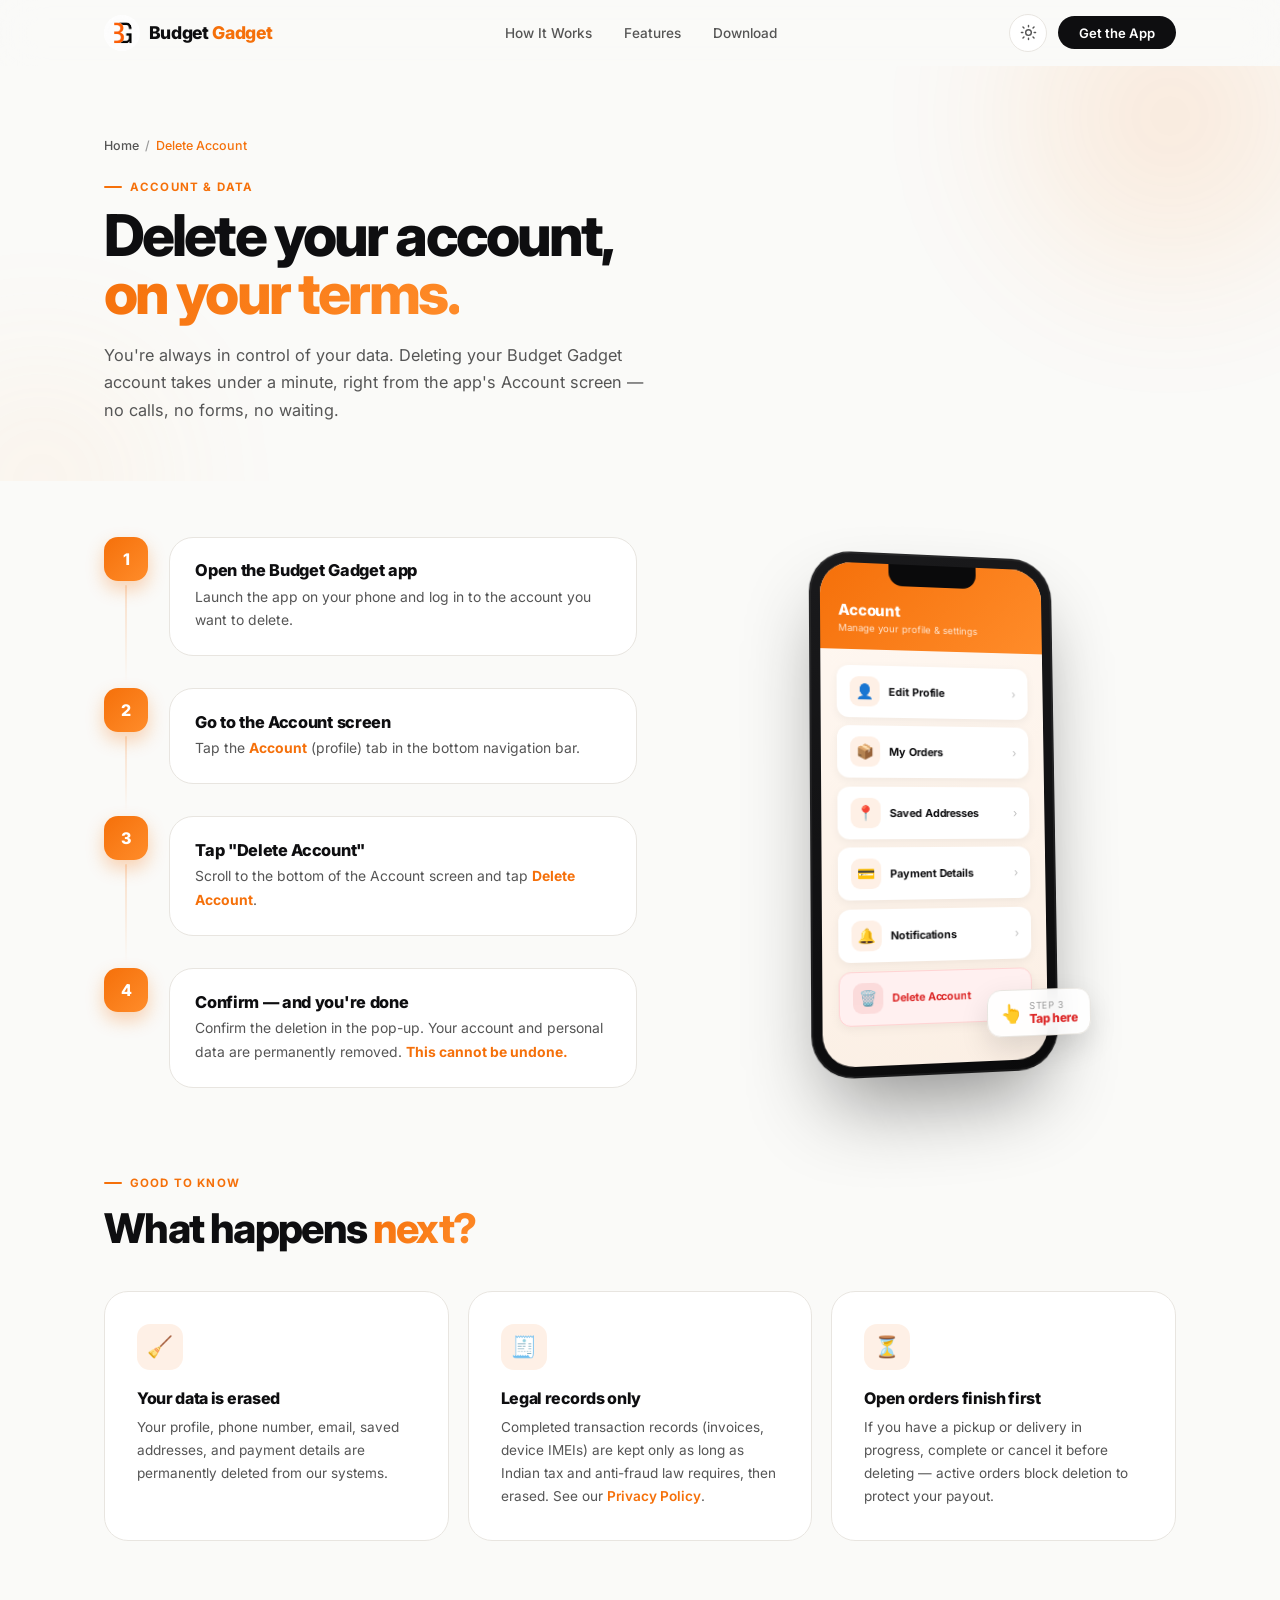
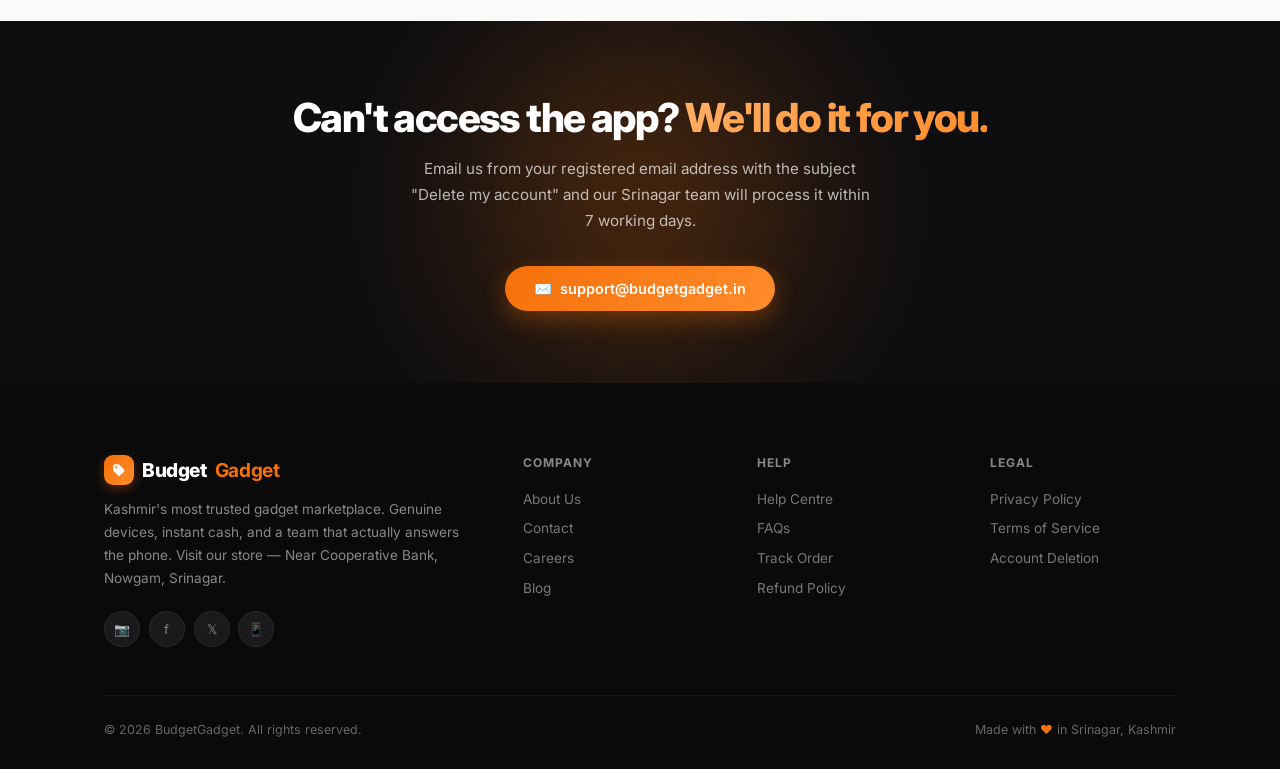
==== delete-account.html @ be4b4138 "Add privacy policy, account deletion page, store details, and device categories - New privacy.html: " ====
<!DOCTYPE html>
<html lang="en">
<head>
<meta charset="UTF-8">
<meta name="viewport" content="width=device-width, initial-scale=1.0">
<title>Delete Your Account — Budget Gadget</title>
<meta name="description" content="Step-by-step instructions to permanently delete your Budget Gadget account and data from the app.">
<script>
(function(){
  try{
    var t = localStorage.getItem('theme') || (window.matchMedia('(prefers-color-scheme: dark)').matches ? 'dark' : 'light');
    document.documentElement.setAttribute('data-theme', t);
  }catch(e){}
})();
</script>
<link rel="icon" type="image/jpeg" href="images/bg-logo.jpeg">
<link rel="preconnect" href="https://fonts.googleapis.com">
<link rel="preconnect" href="https://fonts.gstatic.com" crossorigin>
<link href="https://fonts.googleapis.com/css2?family=Inter:wght@400;500;600;700;800;900&display=swap" rel="stylesheet">
<style>
*,*::before,*::after{margin:0;padding:0;box-sizing:border-box}
:root{
  --o:#F5700A;
  --o2:#FF8C2A;
  --o3:#FFB066;
  --od:rgba(245,112,10,.1);
  --ob:rgba(245,112,10,.2);
  --bg:#FAFAF8;
  --bg2:#F3F1ED;
  --ink:#0E0E10;
  --mid:#555;
  --dim:#999;
  --line:#E8E5E0;
  --white:#fff;
  --text:var(--ink);
  --navbg:rgba(250,250,248,.7);
  --navbg-s:rgba(250,250,248,.85);
  --r:16px;
  --r-lg:24px;
  --grad:linear-gradient(135deg,#F5700A 0%,#FF8C2A 100%);
  --ease:cubic-bezier(.16,1,.3,1);
}
html[data-theme="dark"]{
  --bg:#0c0c0e;
  --bg2:#131315;
  --text:#F4F2EE;
  --mid:#ABA8A1;
  --dim:#726F69;
  --line:#262628;
  --white:#18181b;
  --navbg:rgba(12,12,14,.7);
  --navbg-s:rgba(12,12,14,.85);
}
html{scroll-behavior:smooth}
body{font-family:-apple-system,BlinkMacSystemFont,'Inter','SF Pro Display',sans-serif;background:var(--bg);color:var(--text);-webkit-font-smoothing:antialiased;text-rendering:optimizeLegibility;overflow-x:hidden;transition:background-color .35s ease,color .35s ease}

.progress{position:fixed;top:0;left:0;height:2.5px;width:0;background:var(--grad);z-index:300;transition:width .1s linear}

/* NAV */
nav{position:sticky;top:0;z-index:100;background:var(--navbg);backdrop-filter:blur(20px) saturate(180%);-webkit-backdrop-filter:blur(20px) saturate(180%);border-bottom:1px solid transparent;padding:.85rem 0;transition:border-color .3s,background-color .3s}
nav.scrolled{border-bottom-color:var(--line);background:var(--navbg-s)}
.nw{max-width:1120px;margin:0 auto;padding:0 1.5rem;display:flex;align-items:center;justify-content:space-between}
.logo{display:flex;align-items:center;gap:.55rem;text-decoration:none}
.logo-box{width:36px;height:36px;border-radius:50%;display:flex;align-items:center;justify-content:center;overflow:hidden;transition:transform .4s var(--ease)}
.logo:hover .logo-box{transform:scale(1.05)}
.logo-box img{width:100%;height:100%;object-fit:contain}
.logo-name{font-size:1.1rem;font-weight:800;letter-spacing:-.02em;color:var(--text)}
.logo-name b{color:var(--o);font-weight:800}
.nl{display:flex;align-items:center;gap:2rem}
.nl a{font-size:.85rem;font-weight:500;color:var(--mid);text-decoration:none;transition:color .2s;position:relative}
.nl a::after{content:'';position:absolute;left:0;bottom:-4px;width:0;height:2px;background:var(--o);border-radius:2px;transition:width .3s var(--ease)}
.nl a:hover{color:var(--text)}
.nl a:hover::after{width:100%}
.nav-actions{display:flex;align-items:center;gap:.7rem}
.theme-toggle{width:38px;height:38px;border-radius:50%;border:1px solid var(--line);background:var(--white);display:flex;align-items:center;justify-content:center;cursor:pointer;color:var(--mid);padding:0;transition:transform .3s var(--ease),background-color .3s,border-color .3s,color .3s}
.theme-toggle:hover{transform:translateY(-2px);border-color:var(--o);color:var(--o)}
.theme-toggle svg{width:17px;height:17px}
.theme-toggle .ti-moon{display:none}
html[data-theme="dark"] .theme-toggle .ti-sun{display:none}
html[data-theme="dark"] .theme-toggle .ti-moon{display:block}
.nav-btn{font-size:.82rem;font-weight:600;padding:.55rem 1.3rem;border-radius:50px;background:var(--ink);color:#fff;text-decoration:none;transition:transform .25s var(--ease),box-shadow .25s}
html[data-theme="dark"] .nav-btn{background:var(--grad)}
.nav-btn:hover{transform:translateY(-2px);box-shadow:0 8px 20px rgba(0,0,0,.18)}

/* PAGE HERO */
.page-hero{position:relative;overflow:hidden;padding:4.5rem 0 3.5rem}
.glow{position:absolute;border-radius:50%;filter:blur(80px);opacity:.45;z-index:0;pointer-events:none}
.glow-1{width:420px;height:420px;background:radial-gradient(circle,rgba(245,112,10,.4),transparent 70%);top:-160px;right:-100px}
.glow-2{width:320px;height:320px;background:radial-gradient(circle,rgba(255,176,102,.35),transparent 70%);bottom:-160px;left:-120px}
.wrap{max-width:1120px;margin:0 auto;padding:0 1.5rem;position:relative;z-index:1}
.crumb{font-size:.78rem;color:var(--dim);margin-bottom:1.2rem;font-weight:500}
.crumb a{color:var(--mid);text-decoration:none;transition:color .2s}
.crumb a:hover{color:var(--o)}
.crumb span{color:var(--o)}
.s-label{font-size:.72rem;font-weight:700;letter-spacing:.1em;text-transform:uppercase;color:var(--o);display:inline-flex;align-items:center;gap:.5rem;margin-bottom:.8rem}
.s-label::before{content:'';width:18px;height:2px;background:var(--o);border-radius:2px}
h1{font-size:clamp(2.4rem,5vw,3.6rem);font-weight:800;letter-spacing:-.05em;line-height:1;margin-bottom:1.2rem}
h1 .gr{background:var(--grad);-webkit-background-clip:text;background-clip:text;-webkit-text-fill-color:transparent}
.page-sub{font-size:1.02rem;color:var(--mid);line-height:1.7;max-width:560px}

/* STEPS + PHONE LAYOUT */
.del-layout{display:grid;grid-template-columns:1.05fr .95fr;gap:3.5rem;align-items:center;padding:3.5rem 0 2rem}
.steps{display:flex;flex-direction:column;position:relative}
.step{display:flex;gap:1.3rem;position:relative;padding-bottom:2rem}
.step:last-child{padding-bottom:0}
.step::before{content:'';position:absolute;left:21px;top:48px;bottom:4px;width:2px;background:linear-gradient(var(--ob),transparent);border-radius:2px}
.step:last-child::before{display:none}
.step-num{width:44px;height:44px;border-radius:14px;background:var(--grad);color:#fff;font-size:1rem;font-weight:800;display:flex;align-items:center;justify-content:center;flex-shrink:0;box-shadow:0 8px 18px rgba(245,112,10,.3);transition:transform .35s var(--ease)}
.step:hover .step-num{transform:scale(1.1) rotate(-5deg)}
.step-body{background:var(--white);border:1px solid var(--line);border-radius:var(--r-lg);padding:1.4rem 1.6rem;flex:1;transition:transform .35s var(--ease),box-shadow .35s,border-color .25s}
.step:hover .step-body{transform:translateX(5px);border-color:var(--ob);box-shadow:0 16px 36px -18px rgba(0,0,0,.14)}
.step-t{font-size:1.02rem;font-weight:800;letter-spacing:-.02em;margin-bottom:.35rem}
.step-d{font-size:.87rem;color:var(--mid);line-height:1.7}
.step-d b{color:var(--o);font-weight:700}

/* PHONE MOCK */
.phone-wrap{display:flex;justify-content:center;perspective:1200px}
.phone{position:relative;width:250px;height:520px;background:linear-gradient(160deg,#1a1a1c,#0a0a0b);border-radius:42px;padding:11px;box-shadow:0 40px 80px -20px rgba(0,0,0,.45),0 0 0 2px rgba(255,255,255,.06) inset;transform:rotateY(12deg) rotateX(3deg);transition:transform .5s var(--ease)}
.phone-wrap:hover .phone{transform:rotateY(5deg) rotateX(1deg)}
.phone-screen{width:100%;height:100%;background:linear-gradient(165deg,#FFF8F2,#FBEFE4);color:var(--ink);border-radius:32px;overflow:hidden;display:flex;flex-direction:column;position:relative}
.notch{position:absolute;top:0;left:50%;transform:translateX(-50%);width:90px;height:22px;background:#0a0a0b;border-radius:0 0 14px 14px;z-index:3}
.ps-top{padding:2.4rem 1.1rem 1rem;background:var(--grad);color:#fff}
.ps-title{font-size:.95rem;font-weight:800;letter-spacing:-.02em}
.ps-sub{font-size:.6rem;opacity:.8;margin-top:.15rem}
.ps-body{padding:1rem;display:flex;flex-direction:column;gap:.55rem;flex:1}
.ps-row{background:#fff;border-radius:12px;padding:.68rem .8rem;display:flex;align-items:center;gap:.6rem;box-shadow:0 3px 10px rgba(0,0,0,.05)}
.ps-ico{width:30px;height:30px;border-radius:9px;background:var(--od);display:flex;align-items:center;justify-content:center;font-size:.9rem;flex-shrink:0}
.ps-l1{font-size:.68rem;font-weight:700;letter-spacing:-.01em}
.ps-arrow{margin-left:auto;color:#bbb;font-size:.7rem}
.ps-row.danger{background:#FFF0F0;border:1.5px solid #FFD3D3;animation:glowpulse 2.2s infinite}
.ps-row.danger .ps-ico{background:rgba(220,38,38,.1)}
.ps-row.danger .ps-l1{color:#DC2626}
@keyframes glowpulse{0%,100%{box-shadow:0 3px 10px rgba(220,38,38,.08)}50%{box-shadow:0 3px 18px rgba(220,38,38,.28)}}
.tap-hint{position:absolute;bottom:6.5%;right:-14%;background:rgba(255,255,255,.92);backdrop-filter:blur(10px);border:1px solid var(--line);border-radius:14px;padding:.6rem .85rem;display:flex;align-items:center;gap:.5rem;box-shadow:0 12px 30px rgba(0,0,0,.12);animation:bob 5s ease-in-out infinite;color:var(--ink)}
.tap-ico{font-size:1.1rem}
.tap-lbl{font-size:.6rem;color:#999;text-transform:uppercase;letter-spacing:.05em}
.tap-val{font-size:.78rem;font-weight:800;letter-spacing:-.02em;color:#DC2626}
@keyframes bob{0%,100%{transform:translateY(0)}50%{transform:translateY(-10px)}}

/* INFO CARDS */
.info-band{padding:3rem 0 5rem}
.info-grid{display:grid;grid-template-columns:repeat(3,1fr);gap:1.2rem}
.info-cell{background:var(--white);padding:2rem;border-radius:var(--r-lg);border:1px solid var(--line);transition:transform .4s var(--ease),box-shadow .4s,border-color .3s}
.info-cell:hover{transform:translateY(-6px);box-shadow:0 24px 50px -18px rgba(0,0,0,.16);border-color:var(--ob)}
.ic-ico{width:46px;height:46px;border-radius:13px;background:var(--od);display:flex;align-items:center;justify-content:center;font-size:1.3rem;margin-bottom:1.1rem}
.ic-title{font-size:1rem;font-weight:800;margin-bottom:.5rem;letter-spacing:-.02em}
.ic-desc{font-size:.85rem;color:var(--mid);line-height:1.7}
.ic-desc a{color:var(--o);font-weight:600;text-decoration:none}
.ic-desc a:hover{text-decoration:underline}

/* HELP CTA */
.help-band{background:var(--ink);padding:4.5rem 0;text-align:center;position:relative;overflow:hidden}
.help-glow{position:absolute;width:520px;height:520px;border-radius:50%;background:radial-gradient(circle,rgba(245,112,10,.3),transparent 70%);top:50%;left:50%;transform:translate(-50%,-50%);filter:blur(60px)}
.help-band .wrap{position:relative;z-index:1}
.help-band h2{color:#fff;font-size:clamp(1.7rem,3.4vw,2.5rem);font-weight:800;letter-spacing:-.04em}
.help-band h2 .gr{background:linear-gradient(135deg,#FFB066,#FF8C2A);-webkit-background-clip:text;background-clip:text;-webkit-text-fill-color:transparent}
.help-band p{color:rgba(255,255,255,.7);margin:.9rem auto 2rem;max-width:460px;font-size:.95rem;line-height:1.7}
.help-btn{display:inline-flex;align-items:center;gap:.5rem;font-size:.9rem;font-weight:600;padding:.85rem 1.8rem;border-radius:50px;background:var(--grad);color:#fff;text-decoration:none;box-shadow:0 8px 24px rgba(245,112,10,.32);transition:transform .25s var(--ease),box-shadow .25s}
.help-btn:hover{transform:translateY(-3px);box-shadow:0 14px 32px rgba(245,112,10,.42)}

/* REVEAL */
.rv{opacity:0;transform:translateY(24px);transition:opacity .8s var(--ease),transform .8s var(--ease)}
.rv.in{opacity:1;transform:translateY(0)}
.rv-1.in{transition-delay:.06s}.rv-2.in{transition-delay:.12s}.rv-3.in{transition-delay:.18s}.rv-4.in{transition-delay:.24s}

/* FOOTER */
footer{background:#0a0a0b;padding:4.5rem 0 2rem}
.footer-grid{display:grid;grid-template-columns:2fr 1fr 1fr 1fr;gap:3rem;margin-bottom:3rem}
.f-brand{font-size:1.2rem;font-weight:800;color:#fff;margin-bottom:.8rem;letter-spacing:-.02em;display:flex;align-items:center;gap:.5rem}
.f-brand b{color:var(--o)}
.f-mark{width:30px;height:30px;background:var(--grad);border-radius:9px;display:inline-flex;align-items:center;justify-content:center;box-shadow:0 4px 12px rgba(245,112,10,.3)}
.f-mark svg{width:17px;height:17px;fill:#fff;fill-rule:evenodd}
.f-tag{font-size:.85rem;color:#888;line-height:1.7;margin-bottom:1.3rem}
.socials{display:flex;gap:.55rem}
.soc{width:36px;height:36px;border-radius:50%;background:#1a1a1c;border:1px solid #2a2a2c;display:flex;align-items:center;justify-content:center;text-decoration:none;color:#888;font-size:.8rem;transition:transform .25s var(--ease),background .2s,color .2s}
.soc:hover{background:var(--grad);border-color:transparent;color:#fff;transform:translateY(-3px)}
.fcol h4{font-size:.75rem;font-weight:700;text-transform:uppercase;letter-spacing:.08em;color:#888;margin-bottom:1.1rem}
.fcol ul{list-style:none}
.fcol li{margin-bottom:.6rem}
.fcol a{font-size:.85rem;color:#777;text-decoration:none;transition:color .2s,padding-left .2s}
.fcol a:hover{color:var(--o);padding-left:3px}
.fbot{border-top:1px solid #1a1a1c;padding-top:1.6rem;display:flex;justify-content:space-between;align-items:center;font-size:.78rem;color:#666}
.fbot b{color:var(--o)}

.btt{position:fixed;bottom:1.5rem;right:1.5rem;width:44px;height:44px;border-radius:50%;background:var(--grad);color:#fff;border:none;cursor:pointer;display:flex;align-items:center;justify-content:center;opacity:0;visibility:hidden;transform:translateY(10px) scale(.9);transition:opacity .3s,transform .3s var(--ease);box-shadow:0 8px 20px rgba(245,112,10,.4);z-index:200}
.btt.v{opacity:1;visibility:visible;transform:translateY(0) scale(1)}
.btt:hover{transform:translateY(-3px) scale(1.05)}

@media(max-width:900px){
  .del-layout{grid-template-columns:1fr;gap:3rem}
  .phone-wrap{order:-1}
  .tap-hint{right:2%}
  .info-grid{grid-template-columns:1fr}
  .footer-grid{grid-template-columns:1fr 1fr;gap:2rem}
  .fbot{flex-direction:column;gap:.6rem;text-align:center}
  .nl{display:none}
}
@media(max-width:480px){
  .footer-grid{grid-template-columns:1fr}
}
@media(prefers-reduced-motion:reduce){
  .rv{opacity:1!important;transform:none!important;transition:none!important}
  .tap-hint,.ps-row.danger{animation:none!important}
  html{scroll-behavior:auto}
  *{transition-duration:.01ms!important}
}
</style>
</head>
<body>

<div class="progress" id="progress"></div>

<!-- NAV -->
<nav id="nav">
  <div class="nw">
    <a href="index.html" class="logo">
      <div class="logo-box">
        <img src="images/bg-logo.jpeg" alt="Budget Gadget logo">
      </div>
      <span class="logo-name">Budget <b>Gadget</b></span>
    </a>
    <div class="nl">
      <a href="index.html#how">How It Works</a>
      <a href="index.html#features">Features</a>
      <a href="index.html#download">Download</a>
    </div>
    <div class="nav-actions">
      <button class="theme-toggle" id="themeToggle" aria-label="Toggle dark mode">
        <svg class="ti-sun" viewBox="0 0 24 24" fill="none" stroke="currentColor" stroke-width="2" stroke-linecap="round"><circle cx="12" cy="12" r="4"/><path d="M12 2v2M12 20v2M4.2 4.2l1.4 1.4M18.4 18.4l1.4 1.4M2 12h2M20 12h2M4.2 19.8l1.4-1.4M18.4 5.6l1.4-1.4"/></svg>
        <svg class="ti-moon" viewBox="0 0 24 24" fill="currentColor"><path d="M21 12.79A9 9 0 1 1 11.21 3 7 7 0 0 0 21 12.79z"/></svg>
      </button>
      <a href="index.html#download" class="nav-btn">Get the App</a>
    </div>
  </div>
</nav>

<!-- PAGE HERO -->
<header class="page-hero">
  <div class="glow glow-1"></div>
  <div class="glow glow-2"></div>
  <div class="wrap">
    <div class="crumb"><a href="index.html">Home</a> &nbsp;/&nbsp; <span>Delete Account</span></div>
    <span class="s-label">Account &amp; Data</span>
    <h1>Delete your account,<br><span class="gr">on your terms.</span></h1>
    <p class="page-sub">You're always in control of your data. Deleting your Budget Gadget account takes under a minute, right from the app's Account screen — no calls, no forms, no waiting.</p>
  </div>
</header>

<!-- STEPS -->
<div class="wrap">
  <div class="del-layout">
    <div class="steps">
      <div class="step rv rv-1">
        <div class="step-num">1</div>
        <div class="step-body">
          <div class="step-t">Open the Budget Gadget app</div>
          <div class="step-d">Launch the app on your phone and log in to the account you want to delete.</div>
        </div>
      </div>
      <div class="step rv rv-2">
        <div class="step-num">2</div>
        <div class="step-body">
          <div class="step-t">Go to the Account screen</div>
          <div class="step-d">Tap the <b>Account</b> (profile) tab in the bottom navigation bar.</div>
        </div>
      </div>
      <div class="step rv rv-3">
        <div class="step-num">3</div>
        <div class="step-body">
          <div class="step-t">Tap "Delete Account"</div>
          <div class="step-d">Scroll to the bottom of the Account screen and tap <b>Delete Account</b>.</div>
        </div>
      </div>
      <div class="step rv rv-4">
        <div class="step-num">4</div>
        <div class="step-body">
          <div class="step-t">Confirm — and you're done</div>
          <div class="step-d">Confirm the deletion in the pop-up. Your account and personal data are permanently removed. <b>This cannot be undone.</b></div>
        </div>
      </div>
    </div>

    <!-- PHONE MOCK -->
    <div class="phone-wrap rv">
      <div class="phone">
        <div class="phone-screen">
          <div class="notch"></div>
          <div class="ps-top">
            <div class="ps-title">Account</div>
            <div class="ps-sub">Manage your profile &amp; settings</div>
          </div>
          <div class="ps-body">
            <div class="ps-row">
              <div class="ps-ico">👤</div>
              <div class="ps-l1">Edit Profile</div>
              <div class="ps-arrow">›</div>
            </div>
            <div class="ps-row">
              <div class="ps-ico">📦</div>
              <div class="ps-l1">My Orders</div>
              <div class="ps-arrow">›</div>
            </div>
            <div class="ps-row">
              <div class="ps-ico">📍</div>
              <div class="ps-l1">Saved Addresses</div>
              <div class="ps-arrow">›</div>
            </div>
            <div class="ps-row">
              <div class="ps-ico">💳</div>
              <div class="ps-l1">Payment Details</div>
              <div class="ps-arrow">›</div>
            </div>
            <div class="ps-row">
              <div class="ps-ico">🔔</div>
              <div class="ps-l1">Notifications</div>
              <div class="ps-arrow">›</div>
            </div>
            <div class="ps-row danger">
              <div class="ps-ico">🗑️</div>
              <div class="ps-l1">Delete Account</div>
              <div class="ps-arrow">›</div>
            </div>
          </div>
        </div>
        <div class="tap-hint">
          <span class="tap-ico">👆</span>
          <div><div class="tap-lbl">Step 3</div><div class="tap-val">Tap here</div></div>
        </div>
      </div>
    </div>
  </div>
</div>

<!-- WHAT HAPPENS -->
<section class="info-band">
  <div class="wrap">
    <span class="s-label rv">Good to Know</span>
    <h2 class="rv" style="font-size:clamp(1.8rem,3.2vw,2.6rem);font-weight:800;letter-spacing:-.04em;margin-bottom:2.4rem">What happens <span class="gr" style="background:var(--grad);-webkit-background-clip:text;background-clip:text;-webkit-text-fill-color:transparent">next?</span></h2>
    <div class="info-grid">
      <div class="info-cell rv rv-1">
        <div class="ic-ico">🧹</div>
        <div class="ic-title">Your data is erased</div>
        <div class="ic-desc">Your profile, phone number, email, saved addresses, and payment details are permanently deleted from our systems.</div>
      </div>
      <div class="info-cell rv rv-2">
        <div class="ic-ico">🧾</div>
        <div class="ic-title">Legal records only</div>
        <div class="ic-desc">Completed transaction records (invoices, device IMEIs) are kept only as long as Indian tax and anti-fraud law requires, then erased. See our <a href="privacy.html">Privacy Policy</a>.</div>
      </div>
      <div class="info-cell rv rv-3">
        <div class="ic-ico">⏳</div>
        <div class="ic-title">Open orders finish first</div>
        <div class="ic-desc">If you have a pickup or delivery in progress, complete or cancel it before deleting — active orders block deletion to protect your payout.</div>
      </div>
    </div>
  </div>
</section>

<!-- HELP CTA -->
<section class="help-band">
  <div class="help-glow"></div>
  <div class="wrap">
    <h2 class="rv">Can't access the app? <span class="gr">We'll do it for you.</span></h2>
    <p class="rv">Email us from your registered email address with the subject "Delete my account" and our Srinagar team will process it within 7 working days.</p>
    <a href="mailto:support@budgetgadget.in?subject=Delete%20my%20account" class="help-btn rv">✉️ &nbsp;support@budgetgadget.in</a>
  </div>
</section>

<!-- FOOTER -->
<footer>
  <div class="wrap">
    <div class="footer-grid">
      <div>
        <div class="f-brand">
          <span class="f-mark">
            <svg viewBox="0 0 32 32"><path d="M15 4H8a4 4 0 0 0-4 4v7a3 3 0 0 0 .88 2.12l8 8a3 3 0 0 0 4.24 0l7-7a3 3 0 0 0 0-4.24l-8-8A3 3 0 0 0 15 4Zm-5 8a2 2 0 1 1 0-4 2 2 0 0 1 0 4Z"/></svg>
          </span>
          Budget <b>Gadget</b>
        </div>
        <p class="f-tag">Kashmir's most trusted gadget marketplace. Genuine devices, instant cash, and a team that actually answers the phone. Visit our store — Near Cooperative Bank, Nowgam, Srinagar.</p>
        <div class="socials">
          <a href="https://instagram.com/budget_gadget_sxr" target="_blank" class="soc">📷</a>
          <a href="#" class="soc">f</a>
          <a href="#" class="soc">𝕏</a>
          <a href="#" class="soc">📱</a>
        </div>
      </div>
      <div class="fcol">
        <h4>Company</h4>
        <ul>
          <li><a href="about.html">About Us</a></li>
          <li><a href="contact.html">Contact</a></li>
          <li><a href="#">Careers</a></li>
          <li><a href="#">Blog</a></li>
        </ul>
      </div>
      <div class="fcol">
        <h4>Help</h4>
        <ul>
          <li><a href="help.html">Help Centre</a></li>
          <li><a href="faq.html">FAQs</a></li>
          <li><a href="track-order.html">Track Order</a></li>
          <li><a href="refund.html">Refund Policy</a></li>
        </ul>
      </div>
      <div class="fcol">
        <h4>Legal</h4>
        <ul>
          <li><a href="privacy.html">Privacy Policy</a></li>
          <li><a href="terms.html">Terms of Service</a></li>
          <li><a href="delete-account.html">Account Deletion</a></li>
        </ul>
      </div>
    </div>
    <div class="fbot">
      <span>© 2026 BudgetGadget. All rights reserved.</span>
      <span>Made with <b>♥</b> in Srinagar, Kashmir</span>
    </div>
  </div>
</footer>

<button class="btt" id="btt" aria-label="Back to top" onclick="window.scrollTo({top:0,behavior:'smooth'})">
  <svg width="14" height="14" viewBox="0 0 24 24" fill="none" stroke="currentColor" stroke-width="3" stroke-linecap="round"><polyline points="18 15 12 9 6 15"/></svg>
</button>

<script>
(function(){
  var reduced = window.matchMedia('(prefers-reduced-motion: reduce)').matches;
  var nav = document.getElementById('nav');
  var btt = document.getElementById('btt');
  var progress = document.getElementById('progress');
  var themeToggle = document.getElementById('themeToggle');

  themeToggle.addEventListener('click', function(){
    var next = document.documentElement.getAttribute('data-theme') === 'dark' ? 'light' : 'dark';
    document.documentElement.setAttribute('data-theme', next);
    try{ localStorage.setItem('theme', next); }catch(e){}
  });

  function onScroll(){
    var y = window.scrollY;
    nav.classList.toggle('scrolled', y > 10);
    btt.classList.toggle('v', y > 500);
    var h = document.documentElement.scrollHeight - window.innerHeight;
    progress.style.width = (h > 0 ? (y / h) * 100 : 0) + '%';
  }
  window.addEventListener('scroll', onScroll, {passive:true});
  onScroll();

  if (reduced || !('IntersectionObserver' in window)) {
    document.querySelectorAll('.rv').forEach(function(el){ el.classList.add('in'); });
  } else {
    var io = new IntersectionObserver(function(entries){
      entries.forEach(function(entry){
        if (entry.isIntersecting){ entry.target.classList.add('in'); io.unobserve(entry.target); }
      });
    }, { threshold: 0.1, rootMargin: '0px 0px -30px 0px' });
    document.querySelectorAll('.rv').forEach(function(el){ io.observe(el); });
  }
})();
</script>
</body>
</html>
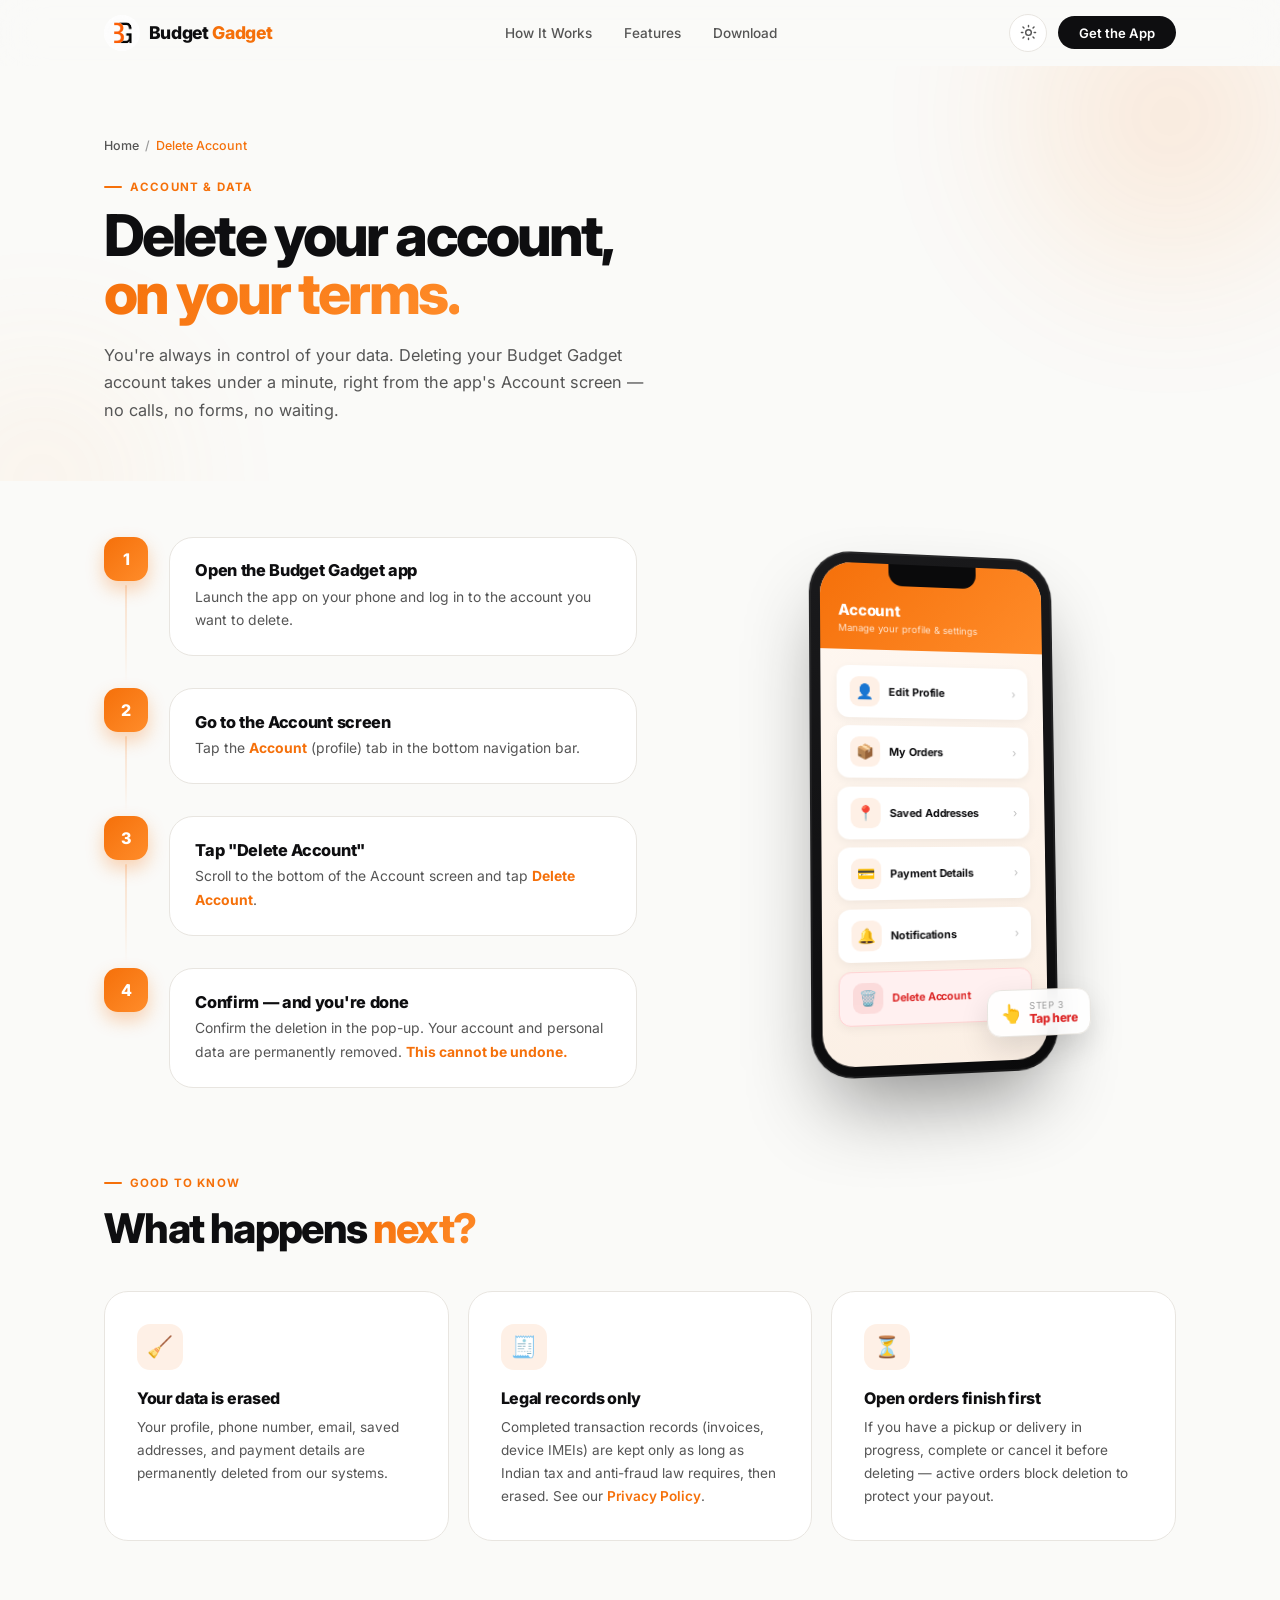
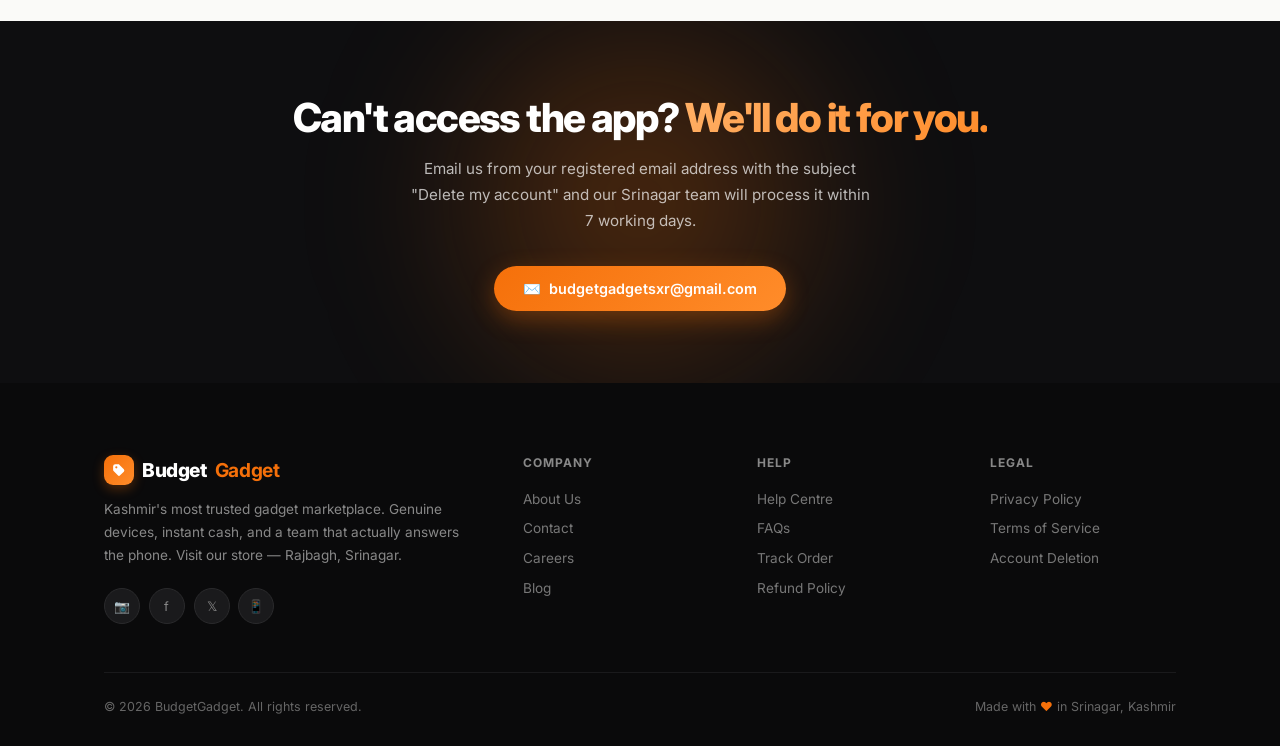
==== commit 37b261cd: "Use Rajbagh store address and real support email Store is at Rajbagh, Srinagar (not Nowgam); replace" ====
--- a/delete-account.html
+++ b/delete-account.html
@@ -362,7 +362,7 @@
   <div class="wrap">
     <h2 class="rv">Can't access the app? <span class="gr">We'll do it for you.</span></h2>
     <p class="rv">Email us from your registered email address with the subject "Delete my account" and our Srinagar team will process it within 7 working days.</p>
-    <a href="mailto:support@budgetgadget.in?subject=Delete%20my%20account" class="help-btn rv">✉️ &nbsp;support@budgetgadget.in</a>
+    <a href="mailto:budgetgadgetsxr@gmail.com?subject=Delete%20my%20account" class="help-btn rv">✉️ &nbsp;budgetgadgetsxr@gmail.com</a>
   </div>
 </section>
 
@@ -377,7 +377,7 @@
           </span>
           Budget <b>Gadget</b>
         </div>
-        <p class="f-tag">Kashmir's most trusted gadget marketplace. Genuine devices, instant cash, and a team that actually answers the phone. Visit our store — Near Cooperative Bank, Nowgam, Srinagar.</p>
+        <p class="f-tag">Kashmir's most trusted gadget marketplace. Genuine devices, instant cash, and a team that actually answers the phone. Visit our store — Rajbagh, Srinagar.</p>
         <div class="socials">
           <a href="https://instagram.com/budget_gadget_sxr" target="_blank" class="soc">📷</a>
           <a href="#" class="soc">f</a>
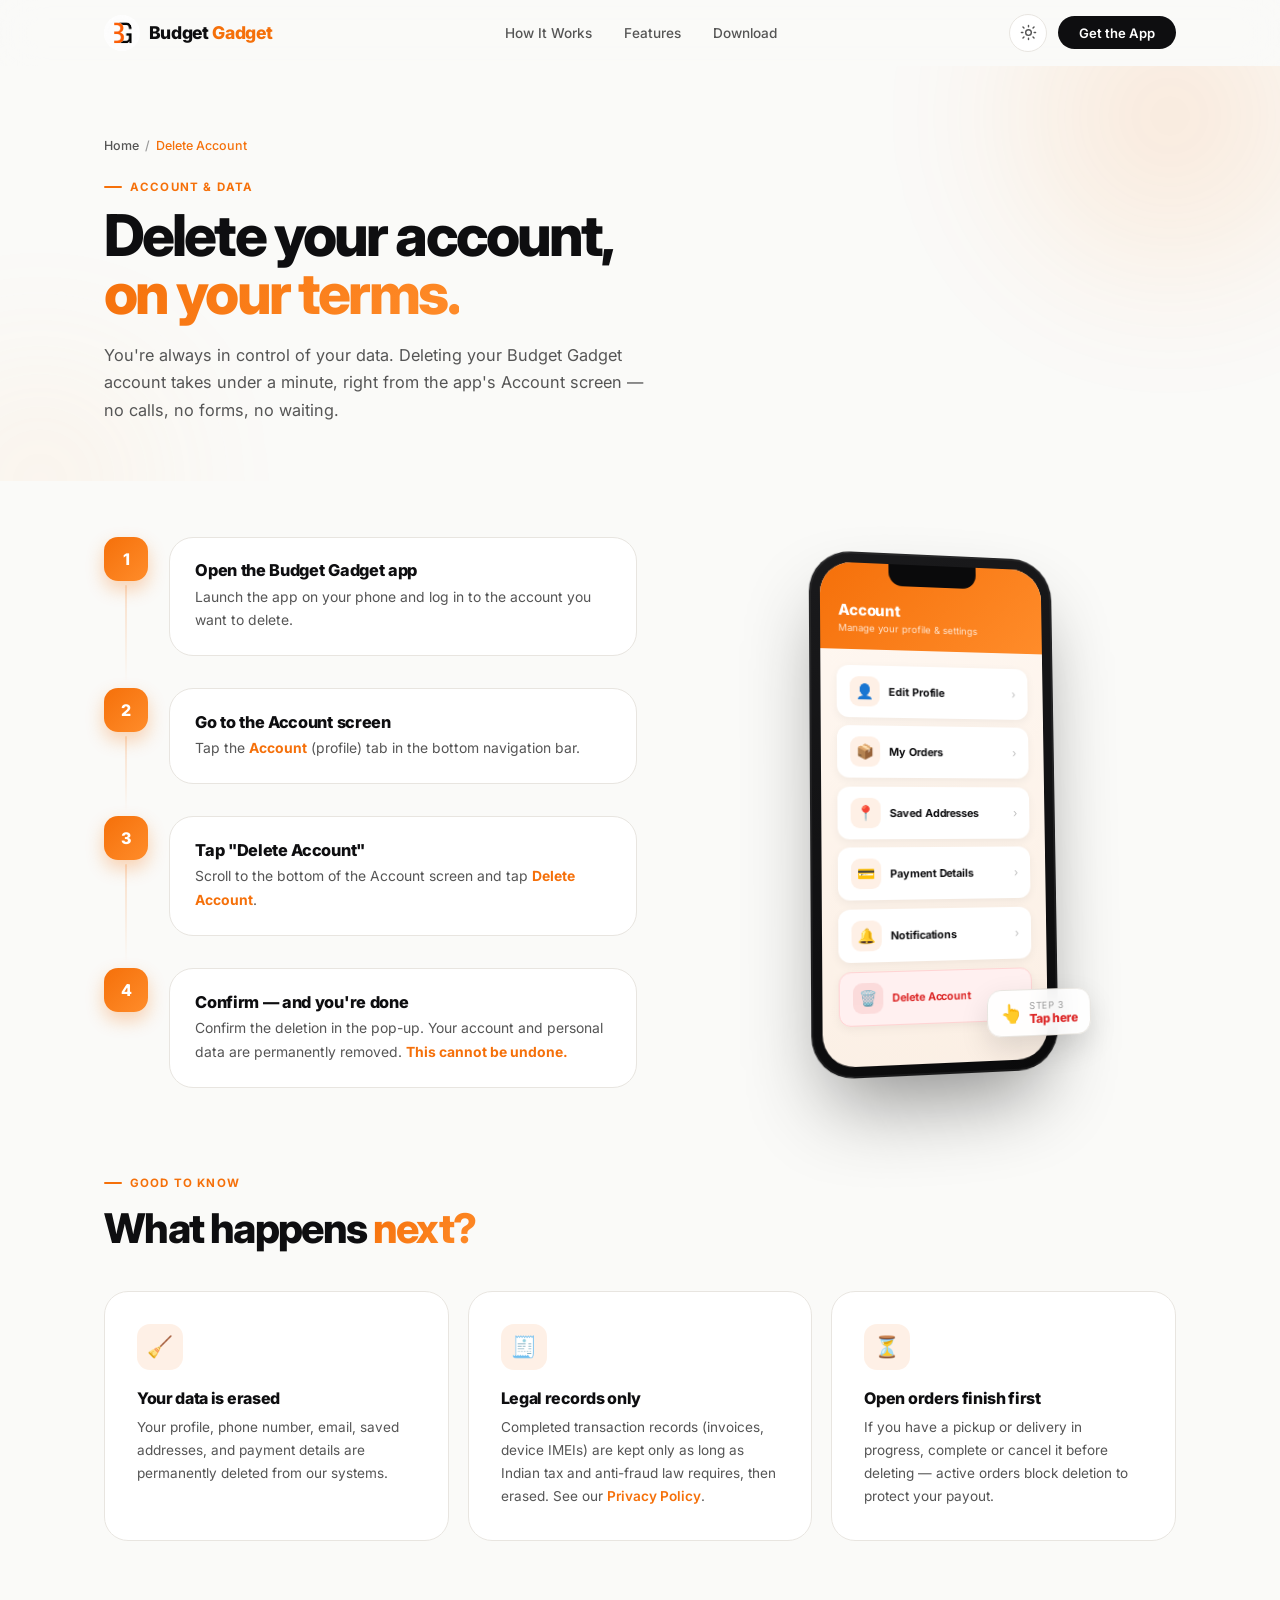
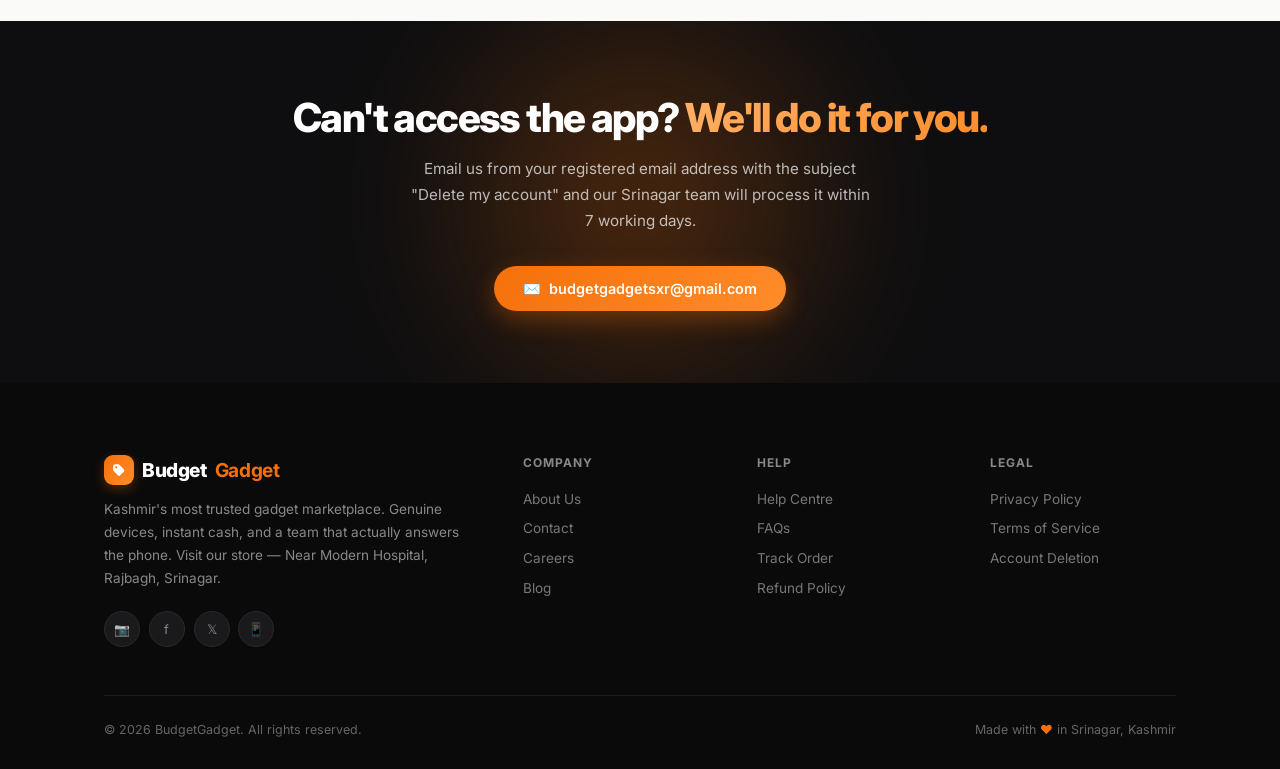
==== commit c249a73e: "Use full store address: Near Modern Hospital, Rajbagh Co-Authored-By: Claude Fable 5 <noreply@anthro" ====
--- a/delete-account.html
+++ b/delete-account.html
@@ -377,7 +377,7 @@
           </span>
           Budget <b>Gadget</b>
         </div>
-        <p class="f-tag">Kashmir's most trusted gadget marketplace. Genuine devices, instant cash, and a team that actually answers the phone. Visit our store — Rajbagh, Srinagar.</p>
+        <p class="f-tag">Kashmir's most trusted gadget marketplace. Genuine devices, instant cash, and a team that actually answers the phone. Visit our store — Near Modern Hospital, Rajbagh, Srinagar.</p>
         <div class="socials">
           <a href="https://instagram.com/budget_gadget_sxr" target="_blank" class="soc">📷</a>
           <a href="#" class="soc">f</a>
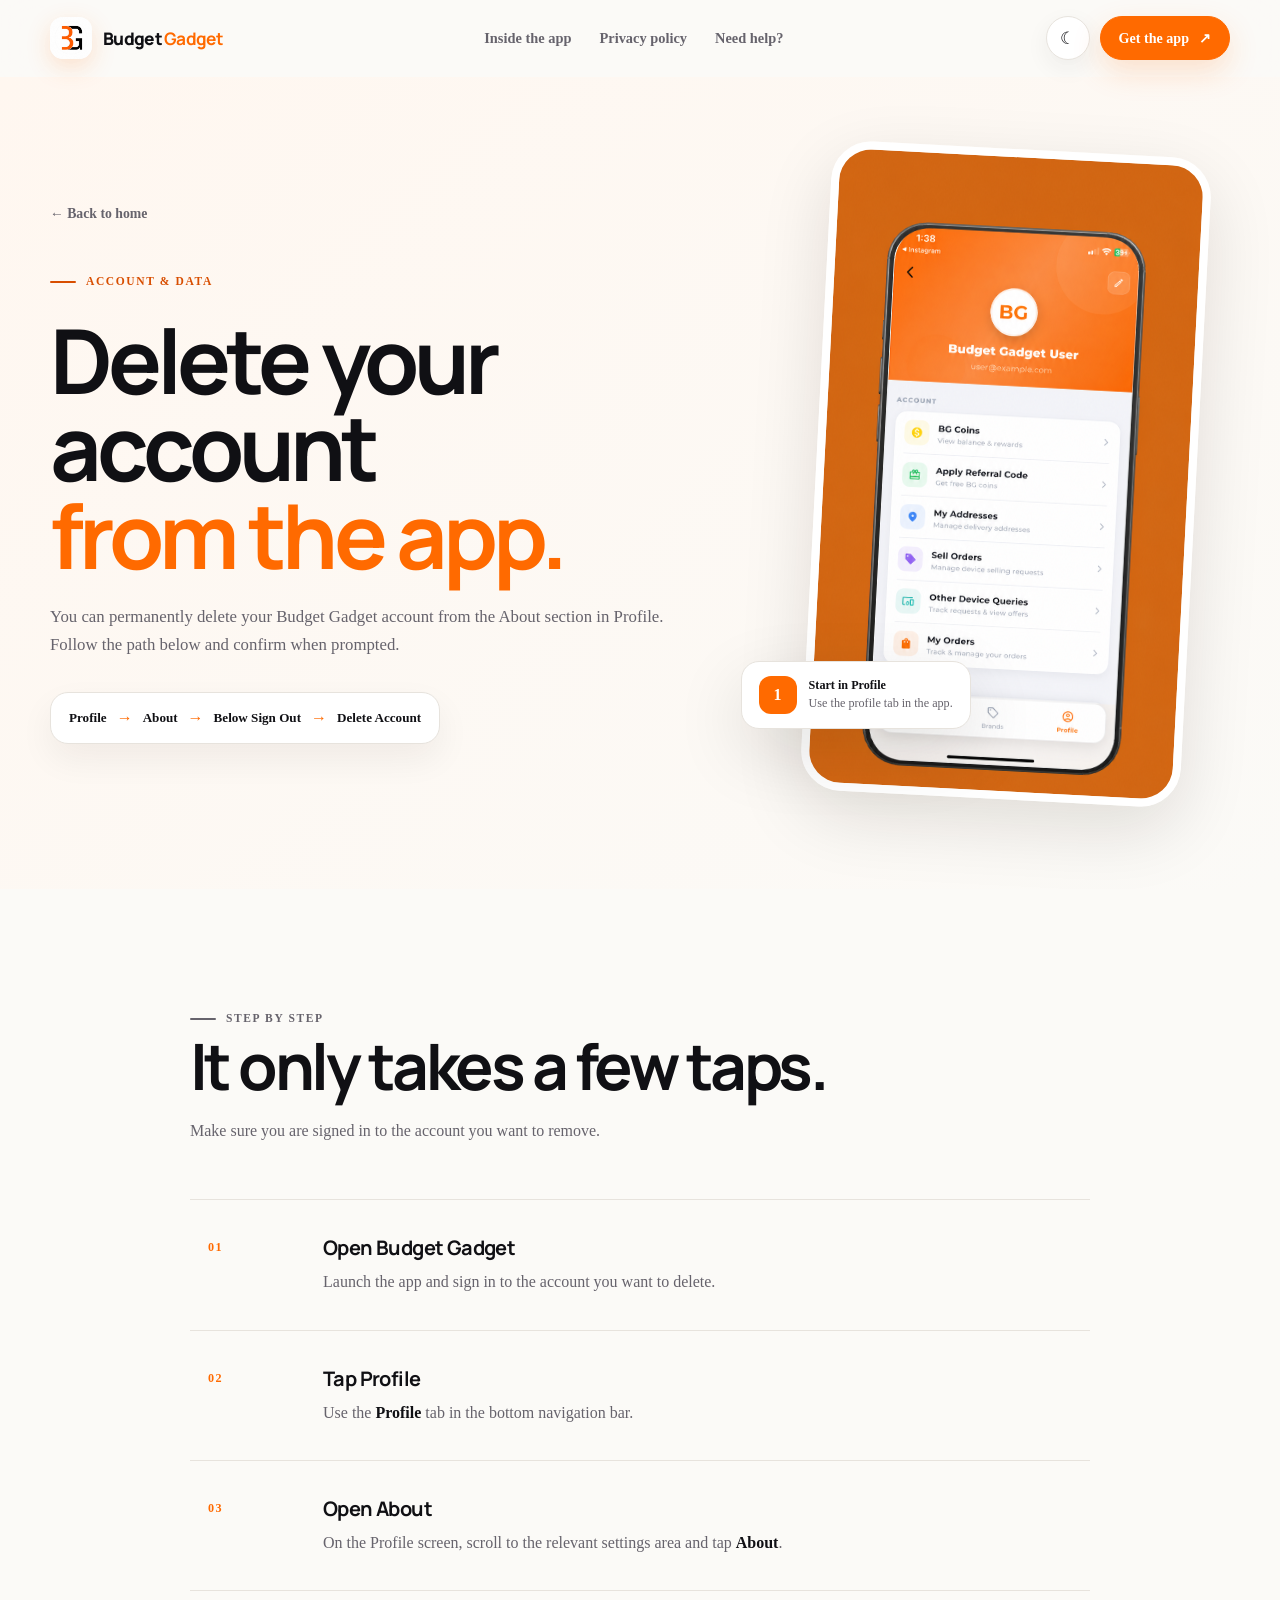
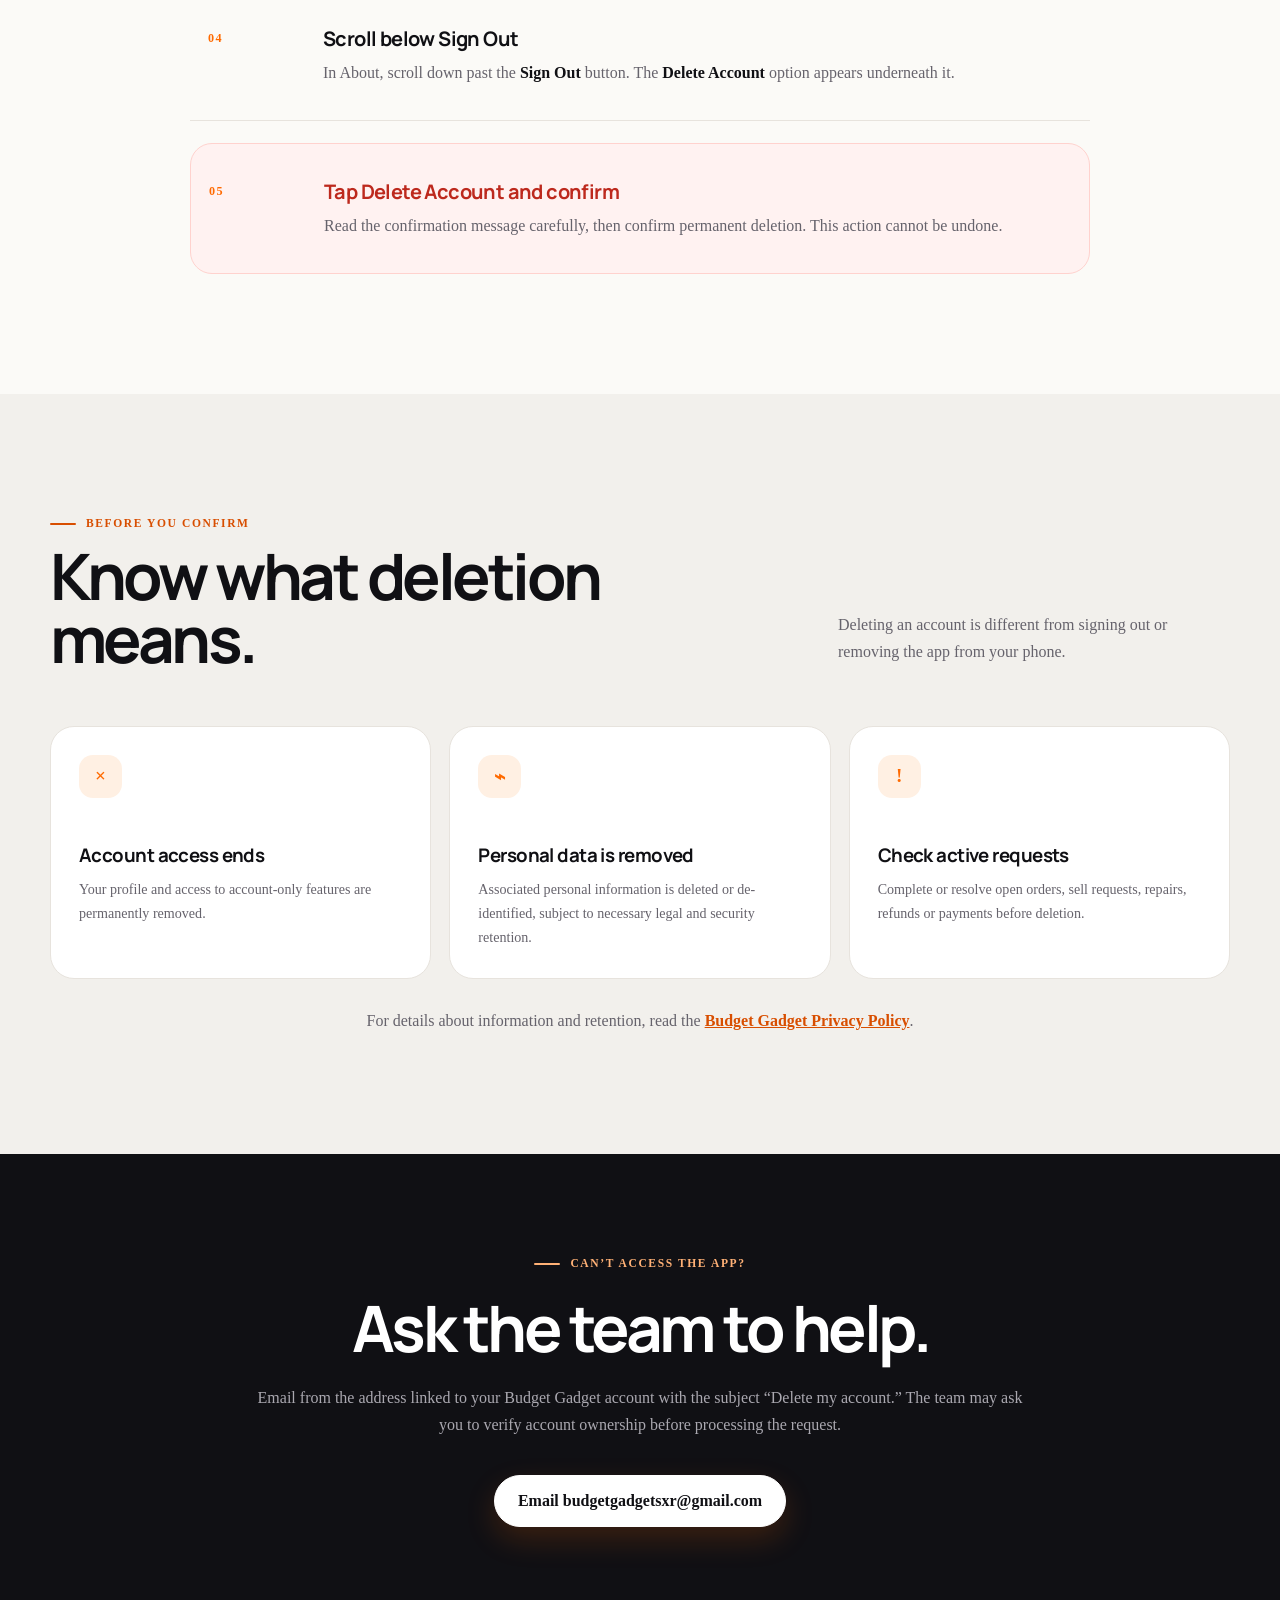
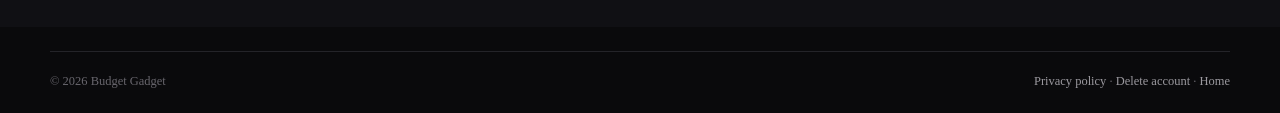
==== commit a9434f29: "Redesign Budget Gadget website" ====
--- a/delete-account.html
+++ b/delete-account.html
@@ -1,463 +1,84 @@
-<!DOCTYPE html>
+<!doctype html>
 <html lang="en">
 <head>
-<meta charset="UTF-8">
-<meta name="viewport" content="width=device-width, initial-scale=1.0">
-<title>Delete Your Account — Budget Gadget</title>
-<meta name="description" content="Step-by-step instructions to permanently delete your Budget Gadget account and data from the app.">
-<script>
-(function(){
-  try{
-    var t = localStorage.getItem('theme') || (window.matchMedia('(prefers-color-scheme: dark)').matches ? 'dark' : 'light');
-    document.documentElement.setAttribute('data-theme', t);
-  }catch(e){}
-})();
-</script>
-<link rel="icon" type="image/jpeg" href="images/bg-logo.jpeg">
-<link rel="preconnect" href="https://fonts.googleapis.com">
-<link rel="preconnect" href="https://fonts.gstatic.com" crossorigin>
-<link href="https://fonts.googleapis.com/css2?family=Inter:wght@400;500;600;700;800;900&display=swap" rel="stylesheet">
-<style>
-*,*::before,*::after{margin:0;padding:0;box-sizing:border-box}
-:root{
-  --o:#F5700A;
-  --o2:#FF8C2A;
-  --o3:#FFB066;
-  --od:rgba(245,112,10,.1);
-  --ob:rgba(245,112,10,.2);
-  --bg:#FAFAF8;
-  --bg2:#F3F1ED;
-  --ink:#0E0E10;
-  --mid:#555;
-  --dim:#999;
-  --line:#E8E5E0;
-  --white:#fff;
-  --text:var(--ink);
-  --navbg:rgba(250,250,248,.7);
-  --navbg-s:rgba(250,250,248,.85);
-  --r:16px;
-  --r-lg:24px;
-  --grad:linear-gradient(135deg,#F5700A 0%,#FF8C2A 100%);
-  --ease:cubic-bezier(.16,1,.3,1);
-}
-html[data-theme="dark"]{
-  --bg:#0c0c0e;
-  --bg2:#131315;
-  --text:#F4F2EE;
-  --mid:#ABA8A1;
-  --dim:#726F69;
-  --line:#262628;
-  --white:#18181b;
-  --navbg:rgba(12,12,14,.7);
-  --navbg-s:rgba(12,12,14,.85);
-}
-html{scroll-behavior:smooth}
-body{font-family:-apple-system,BlinkMacSystemFont,'Inter','SF Pro Display',sans-serif;background:var(--bg);color:var(--text);-webkit-font-smoothing:antialiased;text-rendering:optimizeLegibility;overflow-x:hidden;transition:background-color .35s ease,color .35s ease}
-
-.progress{position:fixed;top:0;left:0;height:2.5px;width:0;background:var(--grad);z-index:300;transition:width .1s linear}
-
-/* NAV */
-nav{position:sticky;top:0;z-index:100;background:var(--navbg);backdrop-filter:blur(20px) saturate(180%);-webkit-backdrop-filter:blur(20px) saturate(180%);border-bottom:1px solid transparent;padding:.85rem 0;transition:border-color .3s,background-color .3s}
-nav.scrolled{border-bottom-color:var(--line);background:var(--navbg-s)}
-.nw{max-width:1120px;margin:0 auto;padding:0 1.5rem;display:flex;align-items:center;justify-content:space-between}
-.logo{display:flex;align-items:center;gap:.55rem;text-decoration:none}
-.logo-box{width:36px;height:36px;border-radius:50%;display:flex;align-items:center;justify-content:center;overflow:hidden;transition:transform .4s var(--ease)}
-.logo:hover .logo-box{transform:scale(1.05)}
-.logo-box img{width:100%;height:100%;object-fit:contain}
-.logo-name{font-size:1.1rem;font-weight:800;letter-spacing:-.02em;color:var(--text)}
-.logo-name b{color:var(--o);font-weight:800}
-.nl{display:flex;align-items:center;gap:2rem}
-.nl a{font-size:.85rem;font-weight:500;color:var(--mid);text-decoration:none;transition:color .2s;position:relative}
-.nl a::after{content:'';position:absolute;left:0;bottom:-4px;width:0;height:2px;background:var(--o);border-radius:2px;transition:width .3s var(--ease)}
-.nl a:hover{color:var(--text)}
-.nl a:hover::after{width:100%}
-.nav-actions{display:flex;align-items:center;gap:.7rem}
-.theme-toggle{width:38px;height:38px;border-radius:50%;border:1px solid var(--line);background:var(--white);display:flex;align-items:center;justify-content:center;cursor:pointer;color:var(--mid);padding:0;transition:transform .3s var(--ease),background-color .3s,border-color .3s,color .3s}
-.theme-toggle:hover{transform:translateY(-2px);border-color:var(--o);color:var(--o)}
-.theme-toggle svg{width:17px;height:17px}
-.theme-toggle .ti-moon{display:none}
-html[data-theme="dark"] .theme-toggle .ti-sun{display:none}
-html[data-theme="dark"] .theme-toggle .ti-moon{display:block}
-.nav-btn{font-size:.82rem;font-weight:600;padding:.55rem 1.3rem;border-radius:50px;background:var(--ink);color:#fff;text-decoration:none;transition:transform .25s var(--ease),box-shadow .25s}
-html[data-theme="dark"] .nav-btn{background:var(--grad)}
-.nav-btn:hover{transform:translateY(-2px);box-shadow:0 8px 20px rgba(0,0,0,.18)}
-
-/* PAGE HERO */
-.page-hero{position:relative;overflow:hidden;padding:4.5rem 0 3.5rem}
-.glow{position:absolute;border-radius:50%;filter:blur(80px);opacity:.45;z-index:0;pointer-events:none}
-.glow-1{width:420px;height:420px;background:radial-gradient(circle,rgba(245,112,10,.4),transparent 70%);top:-160px;right:-100px}
-.glow-2{width:320px;height:320px;background:radial-gradient(circle,rgba(255,176,102,.35),transparent 70%);bottom:-160px;left:-120px}
-.wrap{max-width:1120px;margin:0 auto;padding:0 1.5rem;position:relative;z-index:1}
-.crumb{font-size:.78rem;color:var(--dim);margin-bottom:1.2rem;font-weight:500}
-.crumb a{color:var(--mid);text-decoration:none;transition:color .2s}
-.crumb a:hover{color:var(--o)}
-.crumb span{color:var(--o)}
-.s-label{font-size:.72rem;font-weight:700;letter-spacing:.1em;text-transform:uppercase;color:var(--o);display:inline-flex;align-items:center;gap:.5rem;margin-bottom:.8rem}
-.s-label::before{content:'';width:18px;height:2px;background:var(--o);border-radius:2px}
-h1{font-size:clamp(2.4rem,5vw,3.6rem);font-weight:800;letter-spacing:-.05em;line-height:1;margin-bottom:1.2rem}
-h1 .gr{background:var(--grad);-webkit-background-clip:text;background-clip:text;-webkit-text-fill-color:transparent}
-.page-sub{font-size:1.02rem;color:var(--mid);line-height:1.7;max-width:560px}
-
-/* STEPS + PHONE LAYOUT */
-.del-layout{display:grid;grid-template-columns:1.05fr .95fr;gap:3.5rem;align-items:center;padding:3.5rem 0 2rem}
-.steps{display:flex;flex-direction:column;position:relative}
-.step{display:flex;gap:1.3rem;position:relative;padding-bottom:2rem}
-.step:last-child{padding-bottom:0}
-.step::before{content:'';position:absolute;left:21px;top:48px;bottom:4px;width:2px;background:linear-gradient(var(--ob),transparent);border-radius:2px}
-.step:last-child::before{display:none}
-.step-num{width:44px;height:44px;border-radius:14px;background:var(--grad);color:#fff;font-size:1rem;font-weight:800;display:flex;align-items:center;justify-content:center;flex-shrink:0;box-shadow:0 8px 18px rgba(245,112,10,.3);transition:transform .35s var(--ease)}
-.step:hover .step-num{transform:scale(1.1) rotate(-5deg)}
-.step-body{background:var(--white);border:1px solid var(--line);border-radius:var(--r-lg);padding:1.4rem 1.6rem;flex:1;transition:transform .35s var(--ease),box-shadow .35s,border-color .25s}
-.step:hover .step-body{transform:translateX(5px);border-color:var(--ob);box-shadow:0 16px 36px -18px rgba(0,0,0,.14)}
-.step-t{font-size:1.02rem;font-weight:800;letter-spacing:-.02em;margin-bottom:.35rem}
-.step-d{font-size:.87rem;color:var(--mid);line-height:1.7}
-.step-d b{color:var(--o);font-weight:700}
-
-/* PHONE MOCK */
-.phone-wrap{display:flex;justify-content:center;perspective:1200px}
-.phone{position:relative;width:250px;height:520px;background:linear-gradient(160deg,#1a1a1c,#0a0a0b);border-radius:42px;padding:11px;box-shadow:0 40px 80px -20px rgba(0,0,0,.45),0 0 0 2px rgba(255,255,255,.06) inset;transform:rotateY(12deg) rotateX(3deg);transition:transform .5s var(--ease)}
-.phone-wrap:hover .phone{transform:rotateY(5deg) rotateX(1deg)}
-.phone-screen{width:100%;height:100%;background:linear-gradient(165deg,#FFF8F2,#FBEFE4);color:var(--ink);border-radius:32px;overflow:hidden;display:flex;flex-direction:column;position:relative}
-.notch{position:absolute;top:0;left:50%;transform:translateX(-50%);width:90px;height:22px;background:#0a0a0b;border-radius:0 0 14px 14px;z-index:3}
-.ps-top{padding:2.4rem 1.1rem 1rem;background:var(--grad);color:#fff}
-.ps-title{font-size:.95rem;font-weight:800;letter-spacing:-.02em}
-.ps-sub{font-size:.6rem;opacity:.8;margin-top:.15rem}
-.ps-body{padding:1rem;display:flex;flex-direction:column;gap:.55rem;flex:1}
-.ps-row{background:#fff;border-radius:12px;padding:.68rem .8rem;display:flex;align-items:center;gap:.6rem;box-shadow:0 3px 10px rgba(0,0,0,.05)}
-.ps-ico{width:30px;height:30px;border-radius:9px;background:var(--od);display:flex;align-items:center;justify-content:center;font-size:.9rem;flex-shrink:0}
-.ps-l1{font-size:.68rem;font-weight:700;letter-spacing:-.01em}
-.ps-arrow{margin-left:auto;color:#bbb;font-size:.7rem}
-.ps-row.danger{background:#FFF0F0;border:1.5px solid #FFD3D3;animation:glowpulse 2.2s infinite}
-.ps-row.danger .ps-ico{background:rgba(220,38,38,.1)}
-.ps-row.danger .ps-l1{color:#DC2626}
-@keyframes glowpulse{0%,100%{box-shadow:0 3px 10px rgba(220,38,38,.08)}50%{box-shadow:0 3px 18px rgba(220,38,38,.28)}}
-.tap-hint{position:absolute;bottom:6.5%;right:-14%;background:rgba(255,255,255,.92);backdrop-filter:blur(10px);border:1px solid var(--line);border-radius:14px;padding:.6rem .85rem;display:flex;align-items:center;gap:.5rem;box-shadow:0 12px 30px rgba(0,0,0,.12);animation:bob 5s ease-in-out infinite;color:var(--ink)}
-.tap-ico{font-size:1.1rem}
-.tap-lbl{font-size:.6rem;color:#999;text-transform:uppercase;letter-spacing:.05em}
-.tap-val{font-size:.78rem;font-weight:800;letter-spacing:-.02em;color:#DC2626}
-@keyframes bob{0%,100%{transform:translateY(0)}50%{transform:translateY(-10px)}}
-
-/* INFO CARDS */
-.info-band{padding:3rem 0 5rem}
-.info-grid{display:grid;grid-template-columns:repeat(3,1fr);gap:1.2rem}
-.info-cell{background:var(--white);padding:2rem;border-radius:var(--r-lg);border:1px solid var(--line);transition:transform .4s var(--ease),box-shadow .4s,border-color .3s}
-.info-cell:hover{transform:translateY(-6px);box-shadow:0 24px 50px -18px rgba(0,0,0,.16);border-color:var(--ob)}
-.ic-ico{width:46px;height:46px;border-radius:13px;background:var(--od);display:flex;align-items:center;justify-content:center;font-size:1.3rem;margin-bottom:1.1rem}
-.ic-title{font-size:1rem;font-weight:800;margin-bottom:.5rem;letter-spacing:-.02em}
-.ic-desc{font-size:.85rem;color:var(--mid);line-height:1.7}
-.ic-desc a{color:var(--o);font-weight:600;text-decoration:none}
-.ic-desc a:hover{text-decoration:underline}
-
-/* HELP CTA */
-.help-band{background:var(--ink);padding:4.5rem 0;text-align:center;position:relative;overflow:hidden}
-.help-glow{position:absolute;width:520px;height:520px;border-radius:50%;background:radial-gradient(circle,rgba(245,112,10,.3),transparent 70%);top:50%;left:50%;transform:translate(-50%,-50%);filter:blur(60px)}
-.help-band .wrap{position:relative;z-index:1}
-.help-band h2{color:#fff;font-size:clamp(1.7rem,3.4vw,2.5rem);font-weight:800;letter-spacing:-.04em}
-.help-band h2 .gr{background:linear-gradient(135deg,#FFB066,#FF8C2A);-webkit-background-clip:text;background-clip:text;-webkit-text-fill-color:transparent}
-.help-band p{color:rgba(255,255,255,.7);margin:.9rem auto 2rem;max-width:460px;font-size:.95rem;line-height:1.7}
-.help-btn{display:inline-flex;align-items:center;gap:.5rem;font-size:.9rem;font-weight:600;padding:.85rem 1.8rem;border-radius:50px;background:var(--grad);color:#fff;text-decoration:none;box-shadow:0 8px 24px rgba(245,112,10,.32);transition:transform .25s var(--ease),box-shadow .25s}
-.help-btn:hover{transform:translateY(-3px);box-shadow:0 14px 32px rgba(245,112,10,.42)}
-
-/* REVEAL */
-.rv{opacity:0;transform:translateY(24px);transition:opacity .8s var(--ease),transform .8s var(--ease)}
-.rv.in{opacity:1;transform:translateY(0)}
-.rv-1.in{transition-delay:.06s}.rv-2.in{transition-delay:.12s}.rv-3.in{transition-delay:.18s}.rv-4.in{transition-delay:.24s}
-
-/* FOOTER */
-footer{background:#0a0a0b;padding:4.5rem 0 2rem}
-.footer-grid{display:grid;grid-template-columns:2fr 1fr 1fr 1fr;gap:3rem;margin-bottom:3rem}
-.f-brand{font-size:1.2rem;font-weight:800;color:#fff;margin-bottom:.8rem;letter-spacing:-.02em;display:flex;align-items:center;gap:.5rem}
-.f-brand b{color:var(--o)}
-.f-mark{width:30px;height:30px;background:var(--grad);border-radius:9px;display:inline-flex;align-items:center;justify-content:center;box-shadow:0 4px 12px rgba(245,112,10,.3)}
-.f-mark svg{width:17px;height:17px;fill:#fff;fill-rule:evenodd}
-.f-tag{font-size:.85rem;color:#888;line-height:1.7;margin-bottom:1.3rem}
-.socials{display:flex;gap:.55rem}
-.soc{width:36px;height:36px;border-radius:50%;background:#1a1a1c;border:1px solid #2a2a2c;display:flex;align-items:center;justify-content:center;text-decoration:none;color:#888;font-size:.8rem;transition:transform .25s var(--ease),background .2s,color .2s}
-.soc:hover{background:var(--grad);border-color:transparent;color:#fff;transform:translateY(-3px)}
-.fcol h4{font-size:.75rem;font-weight:700;text-transform:uppercase;letter-spacing:.08em;color:#888;margin-bottom:1.1rem}
-.fcol ul{list-style:none}
-.fcol li{margin-bottom:.6rem}
-.fcol a{font-size:.85rem;color:#777;text-decoration:none;transition:color .2s,padding-left .2s}
-.fcol a:hover{color:var(--o);padding-left:3px}
-.fbot{border-top:1px solid #1a1a1c;padding-top:1.6rem;display:flex;justify-content:space-between;align-items:center;font-size:.78rem;color:#666}
-.fbot b{color:var(--o)}
-
-.btt{position:fixed;bottom:1.5rem;right:1.5rem;width:44px;height:44px;border-radius:50%;background:var(--grad);color:#fff;border:none;cursor:pointer;display:flex;align-items:center;justify-content:center;opacity:0;visibility:hidden;transform:translateY(10px) scale(.9);transition:opacity .3s,transform .3s var(--ease);box-shadow:0 8px 20px rgba(245,112,10,.4);z-index:200}
-.btt.v{opacity:1;visibility:visible;transform:translateY(0) scale(1)}
-.btt:hover{transform:translateY(-3px) scale(1.05)}
-
-@media(max-width:900px){
-  .del-layout{grid-template-columns:1fr;gap:3rem}
-  .phone-wrap{order:-1}
-  .tap-hint{right:2%}
-  .info-grid{grid-template-columns:1fr}
-  .footer-grid{grid-template-columns:1fr 1fr;gap:2rem}
-  .fbot{flex-direction:column;gap:.6rem;text-align:center}
-  .nl{display:none}
-}
-@media(max-width:480px){
-  .footer-grid{grid-template-columns:1fr}
-}
-@media(prefers-reduced-motion:reduce){
-  .rv{opacity:1!important;transform:none!important;transition:none!important}
-  .tap-hint,.ps-row.danger{animation:none!important}
-  html{scroll-behavior:auto}
-  *{transition-duration:.01ms!important}
-}
-</style>
+  <meta charset="utf-8">
+  <meta name="viewport" content="width=device-width, initial-scale=1">
+  <meta name="description" content="How to permanently delete your Budget Gadget account from the app.">
+  <meta name="theme-color" content="#ff6a00">
+  <title>Delete Your Account — Budget Gadget</title>
+  <script>
+    (() => {
+      try {
+        const saved = localStorage.getItem('budget-gadget-theme');
+        const theme = saved || (matchMedia('(prefers-color-scheme: dark)').matches ? 'dark' : 'light');
+        document.documentElement.dataset.theme = theme;
+      } catch (_) {}
+    })();
+  </script>
+  <link rel="icon" type="image/jpeg" href="images/bg-logo.jpeg">
+  <link rel="preconnect" href="https://fonts.googleapis.com">
+  <link rel="preconnect" href="https://fonts.gstatic.com" crossorigin>
+  <link href="https://fonts.googleapis.com/css2?family=DM+Sans:wght@400;500;600;700&amp;family=Manrope:wght@600;700;800&amp;display=swap" rel="stylesheet">
+  <link rel="stylesheet" href="styles.css">
+  <script src="script.js" defer></script>
 </head>
 <body>
+  <a class="skip-link" href="#main">Skip to content</a>
+  <header class="site-header" data-header>
+    <div class="shell nav-shell">
+      <a class="brand" href="index.html"><img src="images/bg-logo.jpeg" alt="" width="42" height="42"><span>Budget <b>Gadget</b></span></a>
+      <nav class="desktop-nav" aria-label="Main navigation"><a href="index.html#app">Inside the app</a><a href="privacy.html">Privacy policy</a><a href="#help">Need help?</a></nav>
+      <div class="nav-actions"><button class="theme-toggle" type="button" data-theme-toggle aria-label="Switch to dark mode" title="Switch to dark mode"><span data-theme-icon aria-hidden="true">☾</span></button><a class="button button-small" href="index.html#connect">Get the app <span aria-hidden="true">↗</span></a></div>
+    </div>
+  </header>
 
-<div class="progress" id="progress"></div>
-
-<!-- NAV -->
-<nav id="nav">
-  <div class="nw">
-    <a href="index.html" class="logo">
-      <div class="logo-box">
-        <img src="images/bg-logo.jpeg" alt="Budget Gadget logo">
-      </div>
-      <span class="logo-name">Budget <b>Gadget</b></span>
-    </a>
-    <div class="nl">
-      <a href="index.html#how">How It Works</a>
-      <a href="index.html#features">Features</a>
-      <a href="index.html#download">Download</a>
-    </div>
-    <div class="nav-actions">
-      <button class="theme-toggle" id="themeToggle" aria-label="Toggle dark mode">
-        <svg class="ti-sun" viewBox="0 0 24 24" fill="none" stroke="currentColor" stroke-width="2" stroke-linecap="round"><circle cx="12" cy="12" r="4"/><path d="M12 2v2M12 20v2M4.2 4.2l1.4 1.4M18.4 18.4l1.4 1.4M2 12h2M20 12h2M4.2 19.8l1.4-1.4M18.4 5.6l1.4-1.4"/></svg>
-        <svg class="ti-moon" viewBox="0 0 24 24" fill="currentColor"><path d="M21 12.79A9 9 0 1 1 11.21 3 7 7 0 0 0 21 12.79z"/></svg>
-      </button>
-      <a href="index.html#download" class="nav-btn">Get the App</a>
-    </div>
-  </div>
-</nav>
-
-<!-- PAGE HERO -->
-<header class="page-hero">
-  <div class="glow glow-1"></div>
-  <div class="glow glow-2"></div>
-  <div class="wrap">
-    <div class="crumb"><a href="index.html">Home</a> &nbsp;/&nbsp; <span>Delete Account</span></div>
-    <span class="s-label">Account &amp; Data</span>
-    <h1>Delete your account,<br><span class="gr">on your terms.</span></h1>
-    <p class="page-sub">You're always in control of your data. Deleting your Budget Gadget account takes under a minute, right from the app's Account screen — no calls, no forms, no waiting.</p>
-  </div>
-</header>
-
-<!-- STEPS -->
-<div class="wrap">
-  <div class="del-layout">
-    <div class="steps">
-      <div class="step rv rv-1">
-        <div class="step-num">1</div>
-        <div class="step-body">
-          <div class="step-t">Open the Budget Gadget app</div>
-          <div class="step-d">Launch the app on your phone and log in to the account you want to delete.</div>
+  <main id="main">
+    <section class="delete-hero">
+      <div class="shell delete-grid">
+        <div class="delete-copy reveal">
+          <a class="back-link" href="index.html">← Back to home</a>
+          <p class="eyebrow"><span></span> Account &amp; data</p>
+          <h1>Delete your account<br><em>from the app.</em></h1>
+          <p>You can permanently delete your Budget Gadget account from the About section in Profile. Follow the path below and confirm when prompted.</p>
+          <div class="path-pill" aria-label="Deletion navigation path"><b>Profile</b><span>→</span><b>About</b><span>→</span><b>Below Sign Out</b><span>→</span><b>Delete Account</b></div>
+        </div>
+        <div class="delete-phone reveal">
+          <figure><img src="images/app-profile-safe.png" alt="Budget Gadget Profile screen, the starting point for account deletion" width="853" height="1844"></figure>
+          <div class="screen-label"><span>1</span><p><b>Start in Profile</b><br>Use the profile tab in the app.</p></div>
         </div>
       </div>
-      <div class="step rv rv-2">
-        <div class="step-num">2</div>
-        <div class="step-body">
-          <div class="step-t">Go to the Account screen</div>
-          <div class="step-d">Tap the <b>Account</b> (profile) tab in the bottom navigation bar.</div>
+    </section>
+
+    <section class="section delete-steps-section">
+      <div class="shell narrow-shell">
+        <div class="section-heading single reveal"><p class="eyebrow"><span></span> Step by step</p><h2>It only takes a few taps.</h2><p>Make sure you are signed in to the account you want to remove.</p></div>
+        <ol class="delete-steps">
+          <li class="reveal"><span>01</span><div><h3>Open Budget Gadget</h3><p>Launch the app and sign in to the account you want to delete.</p></div></li>
+          <li class="reveal"><span>02</span><div><h3>Tap Profile</h3><p>Use the <b>Profile</b> tab in the bottom navigation bar.</p></div></li>
+          <li class="reveal"><span>03</span><div><h3>Open About</h3><p>On the Profile screen, scroll to the relevant settings area and tap <b>About</b>.</p></div></li>
+          <li class="reveal"><span>04</span><div><h3>Scroll below Sign Out</h3><p>In About, scroll down past the <b>Sign Out</b> button. The <b>Delete Account</b> option appears underneath it.</p></div></li>
+          <li class="reveal danger-step"><span>05</span><div><h3>Tap Delete Account and confirm</h3><p>Read the confirmation message carefully, then confirm permanent deletion. This action cannot be undone.</p></div></li>
+        </ol>
+      </div>
+    </section>
+
+    <section class="section after-delete">
+      <div class="shell">
+        <div class="section-heading reveal"><div><p class="eyebrow"><span></span> Before you confirm</p><h2>Know what deletion means.</h2></div><p>Deleting an account is different from signing out or removing the app from your phone.</p></div>
+        <div class="after-grid">
+          <article class="reveal"><span>×</span><h3>Account access ends</h3><p>Your profile and access to account-only features are permanently removed.</p></article>
+          <article class="reveal"><span>⌁</span><h3>Personal data is removed</h3><p>Associated personal information is deleted or de-identified, subject to necessary legal and security retention.</p></article>
+          <article class="reveal"><span>!</span><h3>Check active requests</h3><p>Complete or resolve open orders, sell requests, repairs, refunds or payments before deletion.</p></article>
         </div>
+        <p class="policy-note reveal">For details about information and retention, read the <a href="privacy.html">Budget Gadget Privacy Policy</a>.</p>
       </div>
-      <div class="step rv rv-3">
-        <div class="step-num">3</div>
-        <div class="step-body">
-          <div class="step-t">Tap "Delete Account"</div>
-          <div class="step-d">Scroll to the bottom of the Account screen and tap <b>Delete Account</b>.</div>
-        </div>
-      </div>
-      <div class="step rv rv-4">
-        <div class="step-num">4</div>
-        <div class="step-body">
-          <div class="step-t">Confirm — and you're done</div>
-          <div class="step-d">Confirm the deletion in the pop-up. Your account and personal data are permanently removed. <b>This cannot be undone.</b></div>
-        </div>
-      </div>
-    </div>
+    </section>
 
-    <!-- PHONE MOCK -->
-    <div class="phone-wrap rv">
-      <div class="phone">
-        <div class="phone-screen">
-          <div class="notch"></div>
-          <div class="ps-top">
-            <div class="ps-title">Account</div>
-            <div class="ps-sub">Manage your profile &amp; settings</div>
-          </div>
-          <div class="ps-body">
-            <div class="ps-row">
-              <div class="ps-ico">👤</div>
-              <div class="ps-l1">Edit Profile</div>
-              <div class="ps-arrow">›</div>
-            </div>
-            <div class="ps-row">
-              <div class="ps-ico">📦</div>
-              <div class="ps-l1">My Orders</div>
-              <div class="ps-arrow">›</div>
-            </div>
-            <div class="ps-row">
-              <div class="ps-ico">📍</div>
-              <div class="ps-l1">Saved Addresses</div>
-              <div class="ps-arrow">›</div>
-            </div>
-            <div class="ps-row">
-              <div class="ps-ico">💳</div>
-              <div class="ps-l1">Payment Details</div>
-              <div class="ps-arrow">›</div>
-            </div>
-            <div class="ps-row">
-              <div class="ps-ico">🔔</div>
-              <div class="ps-l1">Notifications</div>
-              <div class="ps-arrow">›</div>
-            </div>
-            <div class="ps-row danger">
-              <div class="ps-ico">🗑️</div>
-              <div class="ps-l1">Delete Account</div>
-              <div class="ps-arrow">›</div>
-            </div>
-          </div>
-        </div>
-        <div class="tap-hint">
-          <span class="tap-ico">👆</span>
-          <div><div class="tap-lbl">Step 3</div><div class="tap-val">Tap here</div></div>
-        </div>
-      </div>
-    </div>
-  </div>
-</div>
+    <section class="help-panel" id="help">
+      <div class="shell help-inner reveal"><p class="eyebrow light"><span></span> Can’t access the app?</p><h2>Ask the team to help.</h2><p>Email from the address linked to your Budget Gadget account with the subject “Delete my account.” The team may ask you to verify account ownership before processing the request.</p><a class="button button-white" href="mailto:budgetgadgetsxr@gmail.com?subject=Delete%20my%20account">Email budgetgadgetsxr@gmail.com</a></div>
+    </section>
+  </main>
 
-<!-- WHAT HAPPENS -->
-<section class="info-band">
-  <div class="wrap">
-    <span class="s-label rv">Good to Know</span>
-    <h2 class="rv" style="font-size:clamp(1.8rem,3.2vw,2.6rem);font-weight:800;letter-spacing:-.04em;margin-bottom:2.4rem">What happens <span class="gr" style="background:var(--grad);-webkit-background-clip:text;background-clip:text;-webkit-text-fill-color:transparent">next?</span></h2>
-    <div class="info-grid">
-      <div class="info-cell rv rv-1">
-        <div class="ic-ico">🧹</div>
-        <div class="ic-title">Your data is erased</div>
-        <div class="ic-desc">Your profile, phone number, email, saved addresses, and payment details are permanently deleted from our systems.</div>
-      </div>
-      <div class="info-cell rv rv-2">
-        <div class="ic-ico">🧾</div>
-        <div class="ic-title">Legal records only</div>
-        <div class="ic-desc">Completed transaction records (invoices, device IMEIs) are kept only as long as Indian tax and anti-fraud law requires, then erased. See our <a href="privacy.html">Privacy Policy</a>.</div>
-      </div>
-      <div class="info-cell rv rv-3">
-        <div class="ic-ico">⏳</div>
-        <div class="ic-title">Open orders finish first</div>
-        <div class="ic-desc">If you have a pickup or delivery in progress, complete or cancel it before deleting — active orders block deletion to protect your payout.</div>
-      </div>
-    </div>
-  </div>
-</section>
-
-<!-- HELP CTA -->
-<section class="help-band">
-  <div class="help-glow"></div>
-  <div class="wrap">
-    <h2 class="rv">Can't access the app? <span class="gr">We'll do it for you.</span></h2>
-    <p class="rv">Email us from your registered email address with the subject "Delete my account" and our Srinagar team will process it within 7 working days.</p>
-    <a href="mailto:budgetgadgetsxr@gmail.com?subject=Delete%20my%20account" class="help-btn rv">✉️ &nbsp;budgetgadgetsxr@gmail.com</a>
-  </div>
-</section>
-
-<!-- FOOTER -->
-<footer>
-  <div class="wrap">
-    <div class="footer-grid">
-      <div>
-        <div class="f-brand">
-          <span class="f-mark">
-            <svg viewBox="0 0 32 32"><path d="M15 4H8a4 4 0 0 0-4 4v7a3 3 0 0 0 .88 2.12l8 8a3 3 0 0 0 4.24 0l7-7a3 3 0 0 0 0-4.24l-8-8A3 3 0 0 0 15 4Zm-5 8a2 2 0 1 1 0-4 2 2 0 0 1 0 4Z"/></svg>
-          </span>
-          Budget <b>Gadget</b>
-        </div>
-        <p class="f-tag">Kashmir's most trusted gadget marketplace. Genuine devices, instant cash, and a team that actually answers the phone. Visit our store — Near Modern Hospital, Rajbagh, Srinagar.</p>
-        <div class="socials">
-          <a href="https://instagram.com/budget_gadget_sxr" target="_blank" class="soc">📷</a>
-          <a href="#" class="soc">f</a>
-          <a href="#" class="soc">𝕏</a>
-          <a href="#" class="soc">📱</a>
-        </div>
-      </div>
-      <div class="fcol">
-        <h4>Company</h4>
-        <ul>
-          <li><a href="about.html">About Us</a></li>
-          <li><a href="contact.html">Contact</a></li>
-          <li><a href="#">Careers</a></li>
-          <li><a href="#">Blog</a></li>
-        </ul>
-      </div>
-      <div class="fcol">
-        <h4>Help</h4>
-        <ul>
-          <li><a href="help.html">Help Centre</a></li>
-          <li><a href="faq.html">FAQs</a></li>
-          <li><a href="track-order.html">Track Order</a></li>
-          <li><a href="refund.html">Refund Policy</a></li>
-        </ul>
-      </div>
-      <div class="fcol">
-        <h4>Legal</h4>
-        <ul>
-          <li><a href="privacy.html">Privacy Policy</a></li>
-          <li><a href="terms.html">Terms of Service</a></li>
-          <li><a href="delete-account.html">Account Deletion</a></li>
-        </ul>
-      </div>
-    </div>
-    <div class="fbot">
-      <span>© 2026 BudgetGadget. All rights reserved.</span>
-      <span>Made with <b>♥</b> in Srinagar, Kashmir</span>
-    </div>
-  </div>
-</footer>
-
-<button class="btt" id="btt" aria-label="Back to top" onclick="window.scrollTo({top:0,behavior:'smooth'})">
-  <svg width="14" height="14" viewBox="0 0 24 24" fill="none" stroke="currentColor" stroke-width="3" stroke-linecap="round"><polyline points="18 15 12 9 6 15"/></svg>
-</button>
-
-<script>
-(function(){
-  var reduced = window.matchMedia('(prefers-reduced-motion: reduce)').matches;
-  var nav = document.getElementById('nav');
-  var btt = document.getElementById('btt');
-  var progress = document.getElementById('progress');
-  var themeToggle = document.getElementById('themeToggle');
-
-  themeToggle.addEventListener('click', function(){
-    var next = document.documentElement.getAttribute('data-theme') === 'dark' ? 'light' : 'dark';
-    document.documentElement.setAttribute('data-theme', next);
-    try{ localStorage.setItem('theme', next); }catch(e){}
-  });
-
-  function onScroll(){
-    var y = window.scrollY;
-    nav.classList.toggle('scrolled', y > 10);
-    btt.classList.toggle('v', y > 500);
-    var h = document.documentElement.scrollHeight - window.innerHeight;
-    progress.style.width = (h > 0 ? (y / h) * 100 : 0) + '%';
-  }
-  window.addEventListener('scroll', onScroll, {passive:true});
-  onScroll();
-
-  if (reduced || !('IntersectionObserver' in window)) {
-    document.querySelectorAll('.rv').forEach(function(el){ el.classList.add('in'); });
-  } else {
-    var io = new IntersectionObserver(function(entries){
-      entries.forEach(function(entry){
-        if (entry.isIntersecting){ entry.target.classList.add('in'); io.unobserve(entry.target); }
-      });
-    }, { threshold: 0.1, rootMargin: '0px 0px -30px 0px' });
-    document.querySelectorAll('.rv').forEach(function(el){ io.observe(el); });
-  }
-})();
-</script>
+  <footer class="site-footer compact-footer"><div class="shell footer-bottom"><span>© <span data-year>2026</span> Budget Gadget</span><span><a href="privacy.html">Privacy policy</a> · <a href="delete-account.html">Delete account</a> · <a href="index.html">Home</a></span></div></footer>
 </body>
 </html>
--- a/styles.css
+++ b/styles.css
@@ -0,0 +1,73 @@
+:root{color-scheme:light;--orange:#ff6a00;--orange-dark:#d84e00;--orange-soft:#fff0e3;--ink:#101014;--muted:#66636c;--line:#e7e3dd;--paper:#fbfaf7;--white:#fff;--soft:#f1f0f4;--shadow:0 24px 70px rgba(24,16,9,.12)}
+*,*::before,*::after{box-sizing:border-box}html{scroll-behavior:smooth}body{margin:0;color:var(--ink);background:var(--paper);font-family:"DM Sans",system-ui,-apple-system,BlinkMacSystemFont,"Segoe UI",sans-serif;-webkit-font-smoothing:antialiased;transition:background-color .25s,color .25s}body,button,a{font:inherit}img{display:block;max-width:100%}a{color:inherit}p{line-height:1.7}h1,h2,h3,p{margin-top:0}h1,h2,h3,.brand{font-family:"Manrope","DM Sans",sans-serif}h1,h2{letter-spacing:-.055em;line-height:.98}h1{font-size:clamp(3.2rem,7vw,6.5rem)}h2{font-size:clamp(2.3rem,5vw,4.6rem)}h3{letter-spacing:-.03em}em{color:var(--orange);font-style:normal}.shell{width:min(1180px,calc(100% - 40px));margin-inline:auto}.skip-link{position:fixed;left:16px;top:-80px;z-index:1000;padding:12px 18px;background:var(--ink);color:#fff;border-radius:12px}.skip-link:focus{top:16px}
+.site-header{position:sticky;top:0;z-index:100;background:rgba(251,250,247,.84);backdrop-filter:blur(18px);border-bottom:1px solid transparent;transition:.25s ease}.site-header.scrolled{border-color:var(--line);box-shadow:0 8px 30px rgba(0,0,0,.04)}.nav-shell{height:76px;display:flex;align-items:center;justify-content:space-between;gap:24px}.brand{display:inline-flex;align-items:center;gap:11px;text-decoration:none;font-weight:800;letter-spacing:-.04em;font-size:1.08rem;white-space:nowrap}.brand img{width:42px;height:42px;border-radius:13px;object-fit:cover;box-shadow:0 8px 25px rgba(255,106,0,.18)}.brand b{color:var(--orange)}.desktop-nav{display:flex;align-items:center;gap:28px}.desktop-nav a{position:relative;color:var(--muted);font-size:.9rem;text-decoration:none;font-weight:600}.desktop-nav a:hover{color:var(--ink)}.desktop-nav a::after{content:"";position:absolute;left:0;right:100%;bottom:-7px;height:2px;background:var(--orange);transition:right .25s}.desktop-nav a:hover::after{right:0}.nav-actions{display:flex;align-items:center;gap:10px}.theme-toggle{width:44px;height:44px;display:grid;place-items:center;flex:0 0 auto;border:1px solid var(--line);border-radius:50%;background:var(--white);color:inherit;cursor:pointer;font-size:1.08rem;box-shadow:0 8px 24px rgba(20,12,6,.06);transition:transform .25s,border-color .25s,background .25s}.theme-toggle:hover{transform:translateY(-2px);border-color:var(--orange)}.theme-toggle:focus-visible{outline:3px solid rgba(255,106,0,.3);outline-offset:3px}
+.button{display:inline-flex;align-items:center;justify-content:center;gap:10px;min-height:52px;padding:0 23px;border:1px solid var(--orange);border-radius:999px;background:var(--orange);color:#fff;text-decoration:none;font-weight:700;box-shadow:0 12px 30px rgba(255,106,0,.18);transition:transform .25s,box-shadow .25s,background .25s}.button:hover{transform:translateY(-2px);background:var(--orange-dark);box-shadow:0 18px 36px rgba(255,106,0,.24)}.button-small{min-height:44px;padding-inline:18px;font-size:.88rem}.button-quiet{background:transparent;border-color:var(--line);color:var(--ink);box-shadow:none}.button-quiet:hover{background:#fff;border-color:#c9c3bb;box-shadow:none}.button-white{background:#fff;color:var(--ink);border-color:#fff}.button-white:hover{background:var(--orange-soft);color:var(--ink)}.button-outline{background:transparent;color:#fff;border-color:rgba(255,255,255,.35);box-shadow:none}.button-outline:hover{background:rgba(255,255,255,.1);box-shadow:none}.button-row{display:flex;flex-wrap:wrap;gap:12px;margin-top:32px}.button-row.centered{justify-content:center}.text-link{display:inline-flex;gap:8px;color:var(--orange);text-decoration:none;font-weight:700;margin-top:12px}.eyebrow{display:flex;align-items:center;gap:10px;color:var(--orange-dark);font-weight:800;text-transform:uppercase;letter-spacing:.14em;font-size:.72rem}.eyebrow span{width:26px;height:2px;background:currentColor;border-radius:4px}.eyebrow.light{color:#ffb176}
+.hero{min-height:760px;position:relative;overflow:hidden;display:flex;align-items:center;border-bottom:1px solid var(--line)}.hero-grid{display:grid;grid-template-columns:.94fr 1.06fr;gap:70px;align-items:center;padding-block:88px 100px;position:relative;z-index:2}.hero-copy h1{max-width:720px;margin:24px 0}.hero-lede{max-width:590px;color:var(--muted);font-size:1.08rem}.hero-points{display:flex;align-items:center;gap:13px;margin-top:36px;color:var(--muted);font-size:.82rem;font-weight:700;text-transform:uppercase;letter-spacing:.1em}.hero-points i{width:4px;height:4px;border-radius:50%;background:var(--orange)}.hero-visual{position:relative;height:640px;min-width:0}.phone-shot{margin:0;position:absolute;overflow:hidden;border-radius:42px;box-shadow:var(--shadow);background:var(--orange-dark)}.phone-shot img{width:100%;height:100%;object-fit:cover}.phone-shot-main{width:320px;height:600px;right:48px;top:15px;transform:rotate(2.5deg);z-index:2;border:8px solid #fff}.phone-shot-back{width:268px;height:520px;left:15px;top:85px;transform:rotate(-7deg);opacity:.92;border:7px solid var(--ink)}.hero-sticker{position:absolute;z-index:4;background:#fff;box-shadow:0 18px 45px rgba(20,12,6,.14);border:1px solid var(--line)}.sticker-top{top:12px;left:5px;padding:17px 22px;border-radius:20px 20px 20px 4px;transform:rotate(-3deg);line-height:1.3;color:var(--muted)}.sticker-top b{color:var(--ink)}.sticker-bottom{right:0;bottom:30px;padding:15px 19px;border-radius:999px;font-weight:700;font-size:.82rem}.sticker-bottom span{color:var(--orange);margin-right:5px}.hero-orb{position:absolute;border-radius:50%;filter:blur(2px)}.hero-orb-one{width:520px;height:520px;right:-130px;top:-190px;background:radial-gradient(circle,#ffd4b4,transparent 68%)}.hero-orb-two{width:400px;height:400px;left:-180px;bottom:-210px;background:radial-gradient(circle,#ffe7d4,transparent 68%)}
+.ticker{background:var(--ink);color:#fff;overflow:hidden;white-space:nowrap;font-weight:800;letter-spacing:.12em;font-size:.7rem;padding:15px 0}.ticker div{width:max-content;animation:ticker 28s linear infinite}.ticker span{color:var(--orange);padding:0 24px}@keyframes ticker{to{transform:translateX(-50%)}}
+.section{padding:120px 0}.section-heading{display:grid;grid-template-columns:1.3fr .7fr;align-items:end;gap:60px;margin-bottom:55px}.section-heading h2{margin-bottom:0}.section-heading>p,.section-heading>div>p:not(.eyebrow){color:var(--muted);margin-bottom:6px}.section-heading.compact{color:#fff}.section-heading.compact>p{color:rgba(255,255,255,.62)}.section-heading.single{display:block;max-width:720px}.section-heading.single>p:last-child{max-width:580px;margin-top:20px}
+.app-story{background:#fff}.showcase-grid{display:grid;grid-template-columns:1fr 1fr;gap:24px}.showcase-card{min-height:700px;position:relative;overflow:hidden;display:grid;grid-template-columns:.78fr 1.22fr;gap:12px;background:var(--soft);border:1px solid #e5e3e9;border-radius:34px;padding:40px 26px 0 40px}.showcase-card:nth-child(2){background:#fff1e6;border-color:#ffd9bd}.showcase-card:nth-child(3){background:#f2f0f5}.showcase-card.showcase-profile{background:#17171a;color:#fff;border-color:#17171a}.showcase-copy{position:relative;z-index:2;padding-top:14px}.showcase-copy .count{display:block;color:var(--orange);font-weight:800;font-size:.72rem;letter-spacing:.14em;margin-bottom:64px}.showcase-copy .kicker{margin-bottom:10px;text-transform:uppercase;letter-spacing:.12em;font-size:.68rem;font-weight:800;color:var(--muted)}.showcase-profile .kicker,.showcase-profile .showcase-copy>p{color:#aaa7b0}.showcase-copy h3{font-size:1.72rem;line-height:1.1;margin-bottom:18px}.showcase-copy>p{color:var(--muted);font-size:.9rem}.showcase-phone{align-self:end;margin:0;width:100%;max-width:325px;height:620px;overflow:hidden;border-radius:34px 34px 0 0;box-shadow:0 25px 50px rgba(18,12,8,.18)}.showcase-phone img{width:100%;height:100%;object-fit:cover}.mini-tags{display:flex;flex-wrap:wrap;gap:7px;margin-top:22px}.mini-tags span{padding:7px 10px;border-radius:999px;background:#fff;border:1px solid var(--line);font-size:.68rem;font-weight:700}
+.catalog-section{background:var(--paper)}.offer-grid{display:grid;grid-template-columns:1.2fr .8fr;gap:22px}.offer-panel{min-height:470px;padding:38px;border-radius:32px;border:1px solid var(--line);display:flex;flex-direction:column;justify-content:flex-end}.sell-panel{background:linear-gradient(145deg,#e95400,#ff7a1a);color:#fff;border-color:transparent;box-shadow:0 28px 70px rgba(233,83,0,.2)}.buy-panel{background:var(--white)}.offer-top{display:flex;align-items:center;justify-content:space-between;gap:20px;margin-bottom:auto}.offer-top>span{padding:8px 12px;border-radius:999px;background:rgba(255,255,255,.16);border:1px solid rgba(255,255,255,.28);text-transform:uppercase;letter-spacing:.14em;font-size:.68rem;font-weight:800}.buy-panel .offer-top>span{background:var(--orange-soft);border-color:#ffd4b2;color:var(--orange-dark)}.offer-top b{max-width:240px;text-align:right;font-size:.78rem;line-height:1.45;color:rgba(255,255,255,.72)}.buy-panel .offer-top b{color:var(--muted)}.offer-panel h3{font-size:clamp(1.8rem,3.2vw,3rem);line-height:1.03;margin:54px 0 14px}.offer-panel>p{max-width:650px;color:rgba(255,255,255,.76);margin-bottom:24px}.buy-panel>p{color:var(--muted)}.category-tags{display:flex;flex-wrap:wrap;gap:9px}.category-tags span{padding:9px 12px;border-radius:999px;background:rgba(255,255,255,.14);border:1px solid rgba(255,255,255,.26);font-size:.75rem;font-weight:700}.buy-panel .category-tags span{background:var(--soft);border-color:var(--line)}
+.how-section{background:var(--ink);color:#fff}.step-grid{list-style:none;padding:0;margin:0;display:grid;grid-template-columns:repeat(3,1fr);gap:16px}.step-grid li{min-height:290px;padding:32px;border-radius:26px;background:#1c1c20;border:1px solid #303036;transition:transform .25s,background .25s}.step-grid li:hover{transform:translateY(-5px);background:#222227}.step-grid li>span{display:inline-grid;place-items:center;width:44px;height:44px;border-radius:14px;background:var(--orange);color:#fff;font-weight:800}.step-grid h3{margin:58px 0 10px;font-size:1.2rem}.step-grid p{color:#aaa8b0;font-size:.9rem;margin-bottom:0}
+.service-section{background:var(--paper)}.service-grid{display:grid;grid-template-columns:.8fr 1.2fr;gap:100px}.service-intro{position:sticky;top:120px;align-self:start}.service-intro h2{font-size:clamp(2.5rem,4.6vw,4.4rem)}.service-intro>p:last-child{color:var(--muted);max-width:470px}.service-list{border-top:1px solid var(--line)}.service-list article{display:grid;grid-template-columns:55px 1fr;gap:16px;padding:30px 0;border-bottom:1px solid var(--line)}.service-list article>b{color:var(--orange);font-size:.75rem;letter-spacing:.12em}.service-list h3{font-size:1.25rem;margin-bottom:8px}.service-list p{color:var(--muted);margin:0}
+.store-section{padding-top:0}.store-card{padding:72px;display:grid;grid-template-columns:1fr .7fr;gap:70px;align-items:center;border-radius:38px;color:#fff;background:linear-gradient(130deg,#ef5700,#ff7919 60%,#ff9b50);box-shadow:0 35px 90px rgba(233,83,0,.24)}.store-card h2{margin-bottom:22px;color:#fff}.store-card h2 em{color:#fff3e9;text-shadow:0 2px 16px rgba(113,35,0,.18)}.store-card>div>p:not(.eyebrow){color:rgba(255,255,255,.88);max-width:570px}.store-note{display:flex;align-items:center;gap:22px;padding:25px;border-radius:24px;background:rgba(79,20,0,.2);border:1px solid rgba(255,255,255,.34);backdrop-filter:blur(10px)}.store-note>span{flex:0 0 auto;display:grid;place-items:center;width:62px;height:62px;border-radius:19px;background:#fff;color:var(--orange);font-family:"Manrope";font-weight:800}.store-note p{margin:0;color:#fff;font-size:.9rem}.store-note b{color:#fff}
+.legal-callout{background:#f1efeb}.legal-grid{display:grid;grid-template-columns:1fr 1fr;gap:20px}.legal-card{position:relative;min-height:240px;display:flex;flex-direction:column;justify-content:space-between;padding:34px;border-radius:28px;background:#fff;text-decoration:none;border:1px solid var(--line);transition:transform .25s,box-shadow .25s}.legal-card:hover{transform:translateY(-5px);box-shadow:var(--shadow)}.legal-card.dark{background:var(--ink);color:#fff;border-color:var(--ink)}.legal-card span{color:var(--orange);font-size:.72rem;letter-spacing:.12em;font-weight:800;text-transform:uppercase}.legal-card b{max-width:400px;font-family:"Manrope";font-size:1.7rem;line-height:1.15;letter-spacing:-.035em}.legal-card i{position:absolute;right:30px;top:28px;display:grid;place-items:center;width:42px;height:42px;border-radius:50%;border:1px solid var(--line);font-style:normal;color:var(--orange)}.legal-card.dark i{border-color:#3a3a41}
+.connect{padding:120px 0;background:var(--ink);color:#fff;text-align:center;position:relative;overflow:hidden}.connect::before{content:"";position:absolute;width:700px;height:700px;border-radius:50%;background:radial-gradient(circle,rgba(255,106,0,.33),transparent 67%);left:50%;top:50%;transform:translate(-50%,-50%)}.connect-inner{position:relative;z-index:2}.connect .eyebrow{justify-content:center}.connect p:not(.eyebrow){max-width:570px;margin-inline:auto;color:#aaa8b0}
+.site-footer{padding:70px 0 24px;background:#0a0a0c;color:#fff}.footer-grid{display:grid;grid-template-columns:2fr 1fr 1fr 1fr;gap:60px;padding-bottom:55px}.footer-brand{margin-bottom:18px}.footer-grid>div:first-child p{color:#85838a;max-width:390px}.footer-grid>div:not(:first-child){display:flex;flex-direction:column;align-items:flex-start;gap:11px}.footer-grid a,.footer-grid span{color:#8f8d94;text-decoration:none;font-size:.88rem}.footer-grid a:hover{color:#fff}.footer-grid .footer-label{color:#fff;font-weight:800;text-transform:uppercase;letter-spacing:.12em;font-size:.68rem;margin-bottom:8px}.footer-bottom{border-top:1px solid #242429;padding-top:22px;display:flex;justify-content:space-between;color:#68666d;font-size:.78rem}.footer-bottom a{color:#9b999f;text-decoration:none}.compact-footer{padding-top:24px}
+
+/* Privacy policy */
+.legal-hero{padding:95px 0 85px;background:linear-gradient(140deg,#fff6ef,#fbfaf7 62%);border-bottom:1px solid var(--line);overflow:hidden;position:relative}.legal-hero::after{content:"";position:absolute;width:420px;height:420px;border-radius:50%;right:-140px;top:-180px;background:radial-gradient(circle,#ffc99f,transparent 67%)}.legal-hero-inner{position:relative;z-index:2}.legal-hero h1,.delete-copy h1{margin:24px 0;font-size:clamp(3.2rem,7vw,5.9rem)}.legal-hero-inner>p:not(.eyebrow){max-width:680px;color:var(--muted);font-size:1.06rem}.back-link{display:inline-block;margin-bottom:50px;color:var(--muted);text-decoration:none;font-size:.86rem;font-weight:700}.back-link:hover{color:var(--orange)}.updated-pill{display:inline-flex;margin-top:22px;padding:10px 14px;border-radius:999px;background:#fff;border:1px solid var(--line);color:var(--muted);font-size:.78rem;font-weight:700}.legal-content{padding:90px 0 120px;background:#fff}.policy-layout{display:grid;grid-template-columns:220px 1fr;gap:80px;align-items:start}.policy-nav{position:sticky;top:115px;display:flex;flex-direction:column;gap:13px;border-left:1px solid var(--line);padding-left:22px}.policy-nav p{font-size:.7rem;font-weight:800;letter-spacing:.14em;text-transform:uppercase;margin-bottom:9px;color:var(--ink)}.policy-nav a{color:var(--muted);text-decoration:none;font-size:.84rem}.policy-nav a:hover{color:var(--orange)}.policy-article{max-width:800px}.policy-summary{padding:30px;border-radius:22px;background:var(--orange-soft);border:1px solid #ffd7b9;margin-bottom:70px}.policy-summary span{display:block;color:var(--orange-dark);font-weight:800;text-transform:uppercase;letter-spacing:.12em;font-size:.68rem;margin-bottom:10px}.policy-summary p{margin:0;font-size:1.03rem;color:#4d4139}.policy-section{scroll-margin-top:110px;padding:0 0 58px;margin-bottom:58px;border-bottom:1px solid var(--line)}.policy-section:last-child{margin-bottom:0}.section-number{color:var(--orange);font-size:.72rem;font-weight:800;letter-spacing:.14em}.policy-section h2{font-size:clamp(1.8rem,3.5vw,2.7rem);margin-bottom:22px}.policy-section>p,.policy-section li{color:var(--muted)}.policy-section li{margin-bottom:12px;line-height:1.65;padding-left:6px}.policy-section li::marker{color:var(--orange)}.policy-section b{color:var(--ink)}.inline-callout{display:flex;justify-content:space-between;gap:25px;align-items:center;margin:30px 0;padding:26px;border-radius:22px;background:var(--ink);color:#fff}.inline-callout span{display:block;font-weight:800;margin-bottom:5px}.inline-callout p{color:#aaa8b0;margin:0;font-size:.88rem}.inline-callout b{color:#fff}.inline-callout .button{flex:0 0 auto}.contact-panel{padding:36px;background:var(--paper);border:1px solid var(--line);border-radius:24px}.contact-panel>a{display:inline-block;color:var(--orange-dark);font-weight:800;font-size:1.08rem;margin:7px 0 10px}
+
+/* Account deletion */
+.delete-hero{padding:72px 0 90px;background:linear-gradient(140deg,#fff7f0,#fbfaf7);overflow:hidden}.delete-grid{display:grid;grid-template-columns:1fr .7fr;align-items:center;gap:90px}.delete-copy>p:not(.eyebrow){max-width:650px;color:var(--muted);font-size:1.05rem}.path-pill{display:flex;flex-wrap:wrap;align-items:center;gap:10px;margin-top:32px;padding:16px 18px;border-radius:18px;background:#fff;border:1px solid var(--line);width:fit-content;box-shadow:0 15px 35px rgba(34,22,10,.06)}.path-pill b{font-size:.82rem}.path-pill span{color:var(--orange)}.delete-phone{position:relative;width:min(380px,100%);justify-self:center}.delete-phone figure{margin:0;height:650px;border-radius:40px;overflow:hidden;border:8px solid #fff;box-shadow:var(--shadow);transform:rotate(3deg)}.delete-phone img{width:100%;height:100%;object-fit:cover}.screen-label{position:absolute;left:-75px;bottom:70px;display:flex;align-items:center;gap:12px;padding:14px 17px;background:#fff;border:1px solid var(--line);border-radius:18px;box-shadow:var(--shadow)}.screen-label>span{display:grid;place-items:center;width:38px;height:38px;border-radius:12px;background:var(--orange);color:#fff;font-weight:800}.screen-label p{margin:0;color:var(--muted);font-size:.76rem;line-height:1.45}.screen-label b{color:var(--ink)}.narrow-shell{max-width:900px}.delete-steps{list-style:none;padding:0;margin:0;border-top:1px solid var(--line)}.delete-steps li{display:grid;grid-template-columns:90px 1fr;gap:25px;padding:34px 18px;border-bottom:1px solid var(--line)}.delete-steps li>span{color:var(--orange);font-weight:800;letter-spacing:.12em;font-size:.76rem;padding-top:6px}.delete-steps h3{margin-bottom:7px;font-size:1.25rem}.delete-steps p{margin:0;color:var(--muted)}.delete-steps b{color:var(--ink)}.delete-steps .danger-step{margin-top:22px;background:#fff2f1;border:1px solid #ffd2ce;border-radius:22px}.danger-step h3{color:#bd291d}.after-delete{background:#f2f0ec}.after-grid{display:grid;grid-template-columns:repeat(3,1fr);gap:18px}.after-grid article{padding:28px;border-radius:24px;background:#fff;border:1px solid var(--line)}.after-grid article>span{display:grid;place-items:center;width:43px;height:43px;border-radius:14px;background:var(--orange-soft);color:var(--orange);font-weight:800;font-size:1.2rem;margin-bottom:44px}.after-grid h3{margin-bottom:10px}.after-grid p{color:var(--muted);font-size:.88rem;margin:0}.policy-note{margin:28px 0 0;color:var(--muted);text-align:center}.policy-note a{color:var(--orange-dark);font-weight:700}.help-panel{padding:100px 0;background:var(--ink);color:#fff;text-align:center}.help-inner{max-width:780px}.help-inner .eyebrow{justify-content:center}.help-inner h2{margin:24px 0}.help-inner>p:not(.eyebrow){color:#aaa8b0}.help-inner .button{margin-top:20px}
+
+/* High-contrast branded panels */
+.sell-panel{background:linear-gradient(145deg,#8f2f00,#b63f00 58%,#c74800);box-shadow:0 28px 70px rgba(143,47,0,.24)}
+.store-card{background:linear-gradient(130deg,#8f2f00,#b63f00 60%,#c74800);box-shadow:0 35px 90px rgba(143,47,0,.28)}
+
+/* Dark theme */
+html[data-theme="dark"]{color-scheme:dark;--muted:#aaa7b0;--line:#303036;--paper:#0d0d0f;--white:#19191c;--soft:#202024;--orange-soft:#2d1c10;--shadow:0 24px 70px rgba(0,0,0,.42)}
+html[data-theme="dark"] body{color:#f5f3ef;background:#0d0d0f}
+html[data-theme="dark"] .site-header{background:rgba(13,13,15,.86)}
+html[data-theme="dark"] .desktop-nav a:hover,html[data-theme="dark"] .button-quiet,html[data-theme="dark"] .theme-toggle{color:#f5f3ef}
+html[data-theme="dark"] .button-quiet{background:#18181b}
+html[data-theme="dark"] .button-quiet:hover{background:#242428;border-color:#57575f}
+html[data-theme="dark"] .hero-orb-one{background:radial-gradient(circle,rgba(255,106,0,.2),transparent 68%)}
+html[data-theme="dark"] .hero-orb-two{background:radial-gradient(circle,rgba(255,140,66,.12),transparent 68%)}
+html[data-theme="dark"] .phone-shot-main{border-color:#27272b}
+html[data-theme="dark"] .hero-sticker{background:#1c1c20;color:#aaa7b0}
+html[data-theme="dark"] .sticker-top b{color:#fff}
+html[data-theme="dark"] .app-story,html[data-theme="dark"] .legal-content{background:#111113}
+html[data-theme="dark"] .showcase-card{background:#1c1c20;border-color:#323238}
+html[data-theme="dark"] .showcase-card:nth-child(2){background:#271a12;border-color:#55311a}
+html[data-theme="dark"] .showcase-card:nth-child(3){background:#202024}
+html[data-theme="dark"] .mini-tags span{background:#29292e}
+html[data-theme="dark"] .buy-panel{background:#19191c}
+html[data-theme="dark"] .buy-panel .offer-top>span{border-color:#5e351d}
+html[data-theme="dark"] .service-section{background:#0d0d0f}
+html[data-theme="dark"] .legal-callout,html[data-theme="dark"] .after-delete{background:#151518}
+html[data-theme="dark"] .legal-card,html[data-theme="dark"] .after-grid article{background:#1c1c20}
+html[data-theme="dark"] .legal-hero,html[data-theme="dark"] .delete-hero{background:linear-gradient(140deg,#21150e,#0f0f11 65%)}
+html[data-theme="dark"] .legal-hero::after{background:radial-gradient(circle,rgba(255,106,0,.22),transparent 67%)}
+html[data-theme="dark"] .updated-pill,html[data-theme="dark"] .path-pill,html[data-theme="dark"] .screen-label{background:#1b1b1f}
+html[data-theme="dark"] .policy-summary{background:#26180f;border-color:#573119}
+html[data-theme="dark"] .policy-summary p{color:#d2c1b4}
+html[data-theme="dark"] .policy-section b,html[data-theme="dark"] .screen-label b,html[data-theme="dark"] .delete-steps b{color:#f5f3ef}
+html[data-theme="dark"] .policy-nav p{color:#f5f3ef}
+html[data-theme="dark"] .contact-panel{background:#18181b}
+html[data-theme="dark"] .delete-phone figure{border-color:#252529}
+html[data-theme="dark"] .delete-steps .danger-step{background:#291313;border-color:#5f2724}
+html[data-theme="dark"] .danger-step h3{color:#ff8178}
+html[data-theme="dark"] .policy-note a,html[data-theme="dark"] .contact-panel>a{color:#ff9147}
+
+.reveal{opacity:0;filter:blur(7px);transform:translateY(28px) scale(.985);transition:opacity .8s ease,filter .8s ease,transform .8s cubic-bezier(.16,1,.3,1);transition-delay:var(--reveal-delay,0ms)}.reveal.visible{opacity:1;filter:none;transform:none}
+
+/* Motion and tactile interaction */
+.hero-orb-one{animation:orb-float-one 9s ease-in-out infinite alternate}.hero-orb-two{animation:orb-float-two 11s ease-in-out infinite alternate}.phone-shot-main{transform:translate3d(var(--hero-x,0),var(--hero-y,0),0) rotate(2.5deg);transition:transform .45s cubic-bezier(.16,1,.3,1),box-shadow .45s}.phone-shot-back{transform:translate3d(var(--hero-back-x,0),var(--hero-back-y,0),0) rotate(-7deg);transition:transform .55s cubic-bezier(.16,1,.3,1),box-shadow .45s}.sticker-top{animation:sticker-float 4.8s ease-in-out infinite}.sticker-bottom{animation:sticker-float 5.4s ease-in-out .6s infinite}.theme-toggle [data-theme-icon]{display:block;transition:transform .45s cubic-bezier(.16,1,.3,1)}.theme-toggle:hover [data-theme-icon]{transform:rotate(22deg) scale(1.12)}.button{position:relative;overflow:hidden}.button::before{content:"";position:absolute;inset:-2px;transform:translateX(-125%) skewX(-20deg);background:linear-gradient(90deg,transparent,rgba(255,255,255,.42),transparent);transition:transform .65s ease}.button:hover::before{transform:translateX(125%) skewX(-20deg)}.button span,.text-link span,.legal-card i{transition:transform .35s cubic-bezier(.16,1,.3,1)}.button:hover span,.text-link:hover span{transform:translateX(4px)}.showcase-card,.offer-panel,.legal-card{isolation:isolate}.showcase-card::before,.offer-panel::before,.legal-card::before{content:"";position:absolute;z-index:0;inset:0;border-radius:inherit;pointer-events:none;opacity:0;background:radial-gradient(420px circle at var(--glow-x,50%) var(--glow-y,50%),rgba(255,255,255,.5),transparent 58%);transition:opacity .4s}.showcase-card>*,.offer-panel>*,.legal-card>*{position:relative;z-index:1}.sell-panel::before,.legal-card.dark::before{background:radial-gradient(420px circle at var(--glow-x,50%) var(--glow-y,50%),rgba(255,255,255,.16),transparent 58%)}.offer-panel{position:relative;transition:transform .5s cubic-bezier(.16,1,.3,1),box-shadow .5s,border-color .35s}.showcase-card{transition:transform .5s cubic-bezier(.16,1,.3,1),box-shadow .5s,border-color .35s}.showcase-phone{transition:transform .65s cubic-bezier(.16,1,.3,1),box-shadow .45s}.category-tags span{transition:transform .3s cubic-bezier(.16,1,.3,1),background .3s,border-color .3s}.service-list article{transition:transform .4s cubic-bezier(.16,1,.3,1),background .3s,padding .4s}.service-list article>b{transition:transform .35s,color .3s}.store-card{position:relative;overflow:hidden}.store-card::before{content:"";position:absolute;width:360px;height:360px;right:-100px;top:-150px;border-radius:50%;background:radial-gradient(circle,rgba(255,255,255,.22),transparent 67%);animation:store-glow 7s ease-in-out infinite alternate}.store-card>div{position:relative;z-index:1}.legal-card:hover i{transform:rotate(45deg) scale(1.06)}
+@keyframes orb-float-one{to{transform:translate3d(-34px,28px,0) scale(1.08)}}@keyframes orb-float-two{to{transform:translate3d(30px,-22px,0) scale(.94)}}@keyframes sticker-float{0%,100%{translate:0 0}50%{translate:0 -8px}}@keyframes store-glow{to{transform:translate3d(-110px,95px,0) scale(1.28);opacity:.72}}
+.has-custom-cursor,.has-custom-cursor *{cursor:none!important}.cursor-aura,.cursor-dot{position:fixed;top:0;left:0;z-index:9999;pointer-events:none;opacity:0;border-radius:50%;will-change:transform,opacity}.cursor-aura{--orbit-radius:27px;width:46px;height:46px;border:1px solid rgba(255,106,0,.72);background:rgba(255,106,0,.055);box-shadow:0 0 0 7px rgba(255,106,0,.055),0 12px 34px rgba(255,106,0,.2);backdrop-filter:blur(2px);transition:opacity .25s,width .42s cubic-bezier(.16,1,.3,1),height .42s cubic-bezier(.16,1,.3,1),background .35s,border-color .35s,box-shadow .35s}.cursor-aura::before{content:attr(data-label);position:absolute;inset:0;display:grid;place-items:center;color:#fff;font-family:"Manrope",sans-serif;font-size:.54rem;font-weight:800;letter-spacing:.13em;opacity:0;transform:scale(.6);transition:opacity .25s,transform .35s cubic-bezier(.16,1,.3,1)}.cursor-aura::after{content:"";position:absolute;left:50%;top:50%;width:5px;height:5px;margin:-2.5px;border-radius:50%;background:var(--orange);box-shadow:0 0 12px rgba(255,106,0,.75);animation:cursor-orbit 2.2s linear infinite}.cursor-dot{width:6px;height:6px;background:var(--orange);box-shadow:0 0 0 4px rgba(255,106,0,.13),0 0 20px rgba(255,106,0,.62);transition:opacity .18s,width .25s,height .25s,background .25s,box-shadow .25s}.cursor-aura.is-visible{opacity:1}.cursor-dot.is-visible{opacity:1}.cursor-aura.is-active{--orbit-radius:45px;width:84px;height:84px;border-color:rgba(255,255,255,.78);background:rgba(255,106,0,.88);box-shadow:0 0 0 9px rgba(255,106,0,.1),0 18px 45px rgba(255,106,0,.34)}.cursor-aura.is-active::before{opacity:1;transform:scale(1)}.cursor-aura.is-active::after{background:#fff;box-shadow:0 0 14px rgba(255,255,255,.9)}.cursor-dot.is-active{width:4px;height:4px;background:#fff;box-shadow:0 0 0 3px rgba(255,255,255,.25)}.cursor-aura.is-pressed{width:66px;height:66px;--orbit-radius:35px}.cursor-aura.is-pressed+.cursor-dot{width:10px;height:10px}html[data-theme="dark"] .cursor-aura{background:rgba(255,106,0,.08);border-color:rgba(255,135,51,.8);box-shadow:0 0 0 7px rgba(255,106,0,.06),0 12px 38px rgba(0,0,0,.34)}html[data-theme="dark"] .cursor-aura.is-active{background:rgba(255,106,0,.92);border-color:rgba(255,255,255,.84)}@keyframes cursor-orbit{from{transform:rotate(0deg) translateX(var(--orbit-radius)) rotate(0deg)}to{transform:rotate(360deg) translateX(var(--orbit-radius)) rotate(-360deg)}}
+@media(hover:hover) and (pointer:fine){.brand:hover img{transform:rotate(-5deg) scale(1.06)}.brand img{transition:transform .4s cubic-bezier(.16,1,.3,1),box-shadow .3s}.showcase-card:hover,.offer-panel:hover{transform:translateY(-9px);box-shadow:0 32px 75px rgba(24,16,9,.16)}.showcase-card:hover::before,.offer-panel:hover::before,.legal-card:hover::before{opacity:1}.showcase-card:hover .showcase-phone{transform:translateY(-13px) rotate(.7deg);box-shadow:0 34px 65px rgba(18,12,8,.24)}.sell-panel:hover{box-shadow:0 34px 85px rgba(143,47,0,.34)}.category-tags span:hover{transform:translateY(-3px);background:rgba(255,255,255,.24)}.buy-panel .category-tags span:hover{background:var(--orange-soft);border-color:#ffc18f}.service-list article:hover{transform:translateX(10px);padding-inline:18px;background:var(--white)}.service-list article:hover>b{transform:scale(1.14);color:var(--orange-dark)}.store-note{transition:transform .45s cubic-bezier(.16,1,.3,1),background .35s}.store-card:hover .store-note{transform:translateY(-7px) rotate(1deg);background:rgba(79,20,0,.3)}.ticker:hover div{animation-play-state:paused}}
+
+@media(max-width:980px){.desktop-nav{display:none}.hero-grid,.delete-grid{grid-template-columns:1fr}.hero{min-height:auto}.hero-grid{padding-top:70px;gap:30px}.hero-copy{text-align:center}.hero-copy .eyebrow,.hero-copy .button-row,.hero-points{justify-content:center}.hero-lede{margin-inline:auto}.hero-visual{width:min(650px,100%);margin-inline:auto}.showcase-card{grid-template-columns:.9fr 1.1fr;padding-left:30px}.service-grid{grid-template-columns:1fr;gap:55px}.service-intro{position:static}.policy-layout{grid-template-columns:1fr;gap:45px}.policy-nav{position:static;display:none}.delete-copy{text-align:center}.delete-copy .eyebrow{justify-content:center}.delete-copy>p{margin-inline:auto}.path-pill{margin-inline:auto}.delete-phone{margin-top:20px}}
+@media(max-width:760px){.shell{width:min(100% - 28px,1180px)}.nav-shell{height:68px}.brand span{display:none}.brand img{width:39px;height:39px}.button-small{min-height:41px;padding-inline:15px}.theme-toggle{width:41px;height:41px}h1{font-size:clamp(3rem,15vw,4.8rem)}.hero-grid{padding:58px 0 70px}.hero-visual{height:510px}.phone-shot-main{width:250px;height:470px;right:5%}.phone-shot-back{width:205px;height:405px;left:2%;top:65px}.sticker-top{display:none}.sticker-bottom{right:2%;bottom:9px}.hero-points{gap:8px;font-size:.68rem}.section{padding:82px 0}.section-heading{grid-template-columns:1fr;gap:22px;margin-bottom:38px}.section-heading h2{font-size:2.65rem}.showcase-grid,.offer-grid{grid-template-columns:1fr}.showcase-card{min-height:620px;grid-template-columns:.82fr 1.18fr;padding:28px 16px 0 24px;border-radius:27px}.showcase-copy .count{margin-bottom:35px}.showcase-copy h3{font-size:1.3rem}.showcase-copy>p{font-size:.8rem}.showcase-phone{height:520px;border-radius:26px 26px 0 0}.mini-tags{display:none}.offer-panel{min-height:420px;padding:28px}.step-grid,.after-grid,.legal-grid{grid-template-columns:1fr}.step-grid li{min-height:235px}.store-card{grid-template-columns:1fr;gap:36px;padding:42px 25px;border-radius:28px}.store-note{align-items:flex-start}.footer-grid{grid-template-columns:1fr 1fr;gap:36px}.footer-grid>div:first-child{grid-column:1/-1}.footer-brand span{display:inline}.footer-bottom{gap:16px;flex-direction:column}.legal-hero{padding:65px 0}.back-link{margin-bottom:38px}.policy-section{padding-bottom:42px;margin-bottom:42px}.inline-callout{align-items:flex-start;flex-direction:column}.delete-hero{padding-top:55px}.delete-phone figure{height:565px}.screen-label{left:-5px;bottom:32px}.delete-steps li{grid-template-columns:52px 1fr;padding-inline:5px}}
+@media(max-width:430px){.button-row .button{width:100%}.hero-visual{height:460px}.phone-shot-main{width:220px;height:420px;right:0}.phone-shot-back{width:180px;height:355px;left:0}.showcase-card{min-height:600px;grid-template-columns:1fr 1.05fr}.showcase-phone{height:480px}.showcase-copy h3{font-size:1.15rem}.showcase-copy>p{font-size:.76rem;line-height:1.55}.path-pill{border-radius:15px}.path-pill b{font-size:.72rem}.delete-phone figure{height:520px}.footer-grid{grid-template-columns:1fr}.footer-grid>div:first-child{grid-column:auto}}
+@media(prefers-reduced-motion:reduce){html{scroll-behavior:auto}*,*::before,*::after{animation-duration:.01ms!important;animation-iteration-count:1!important;transition-duration:.01ms!important}.reveal{opacity:1;transform:none}.cursor-aura,.cursor-dot{display:none}}
